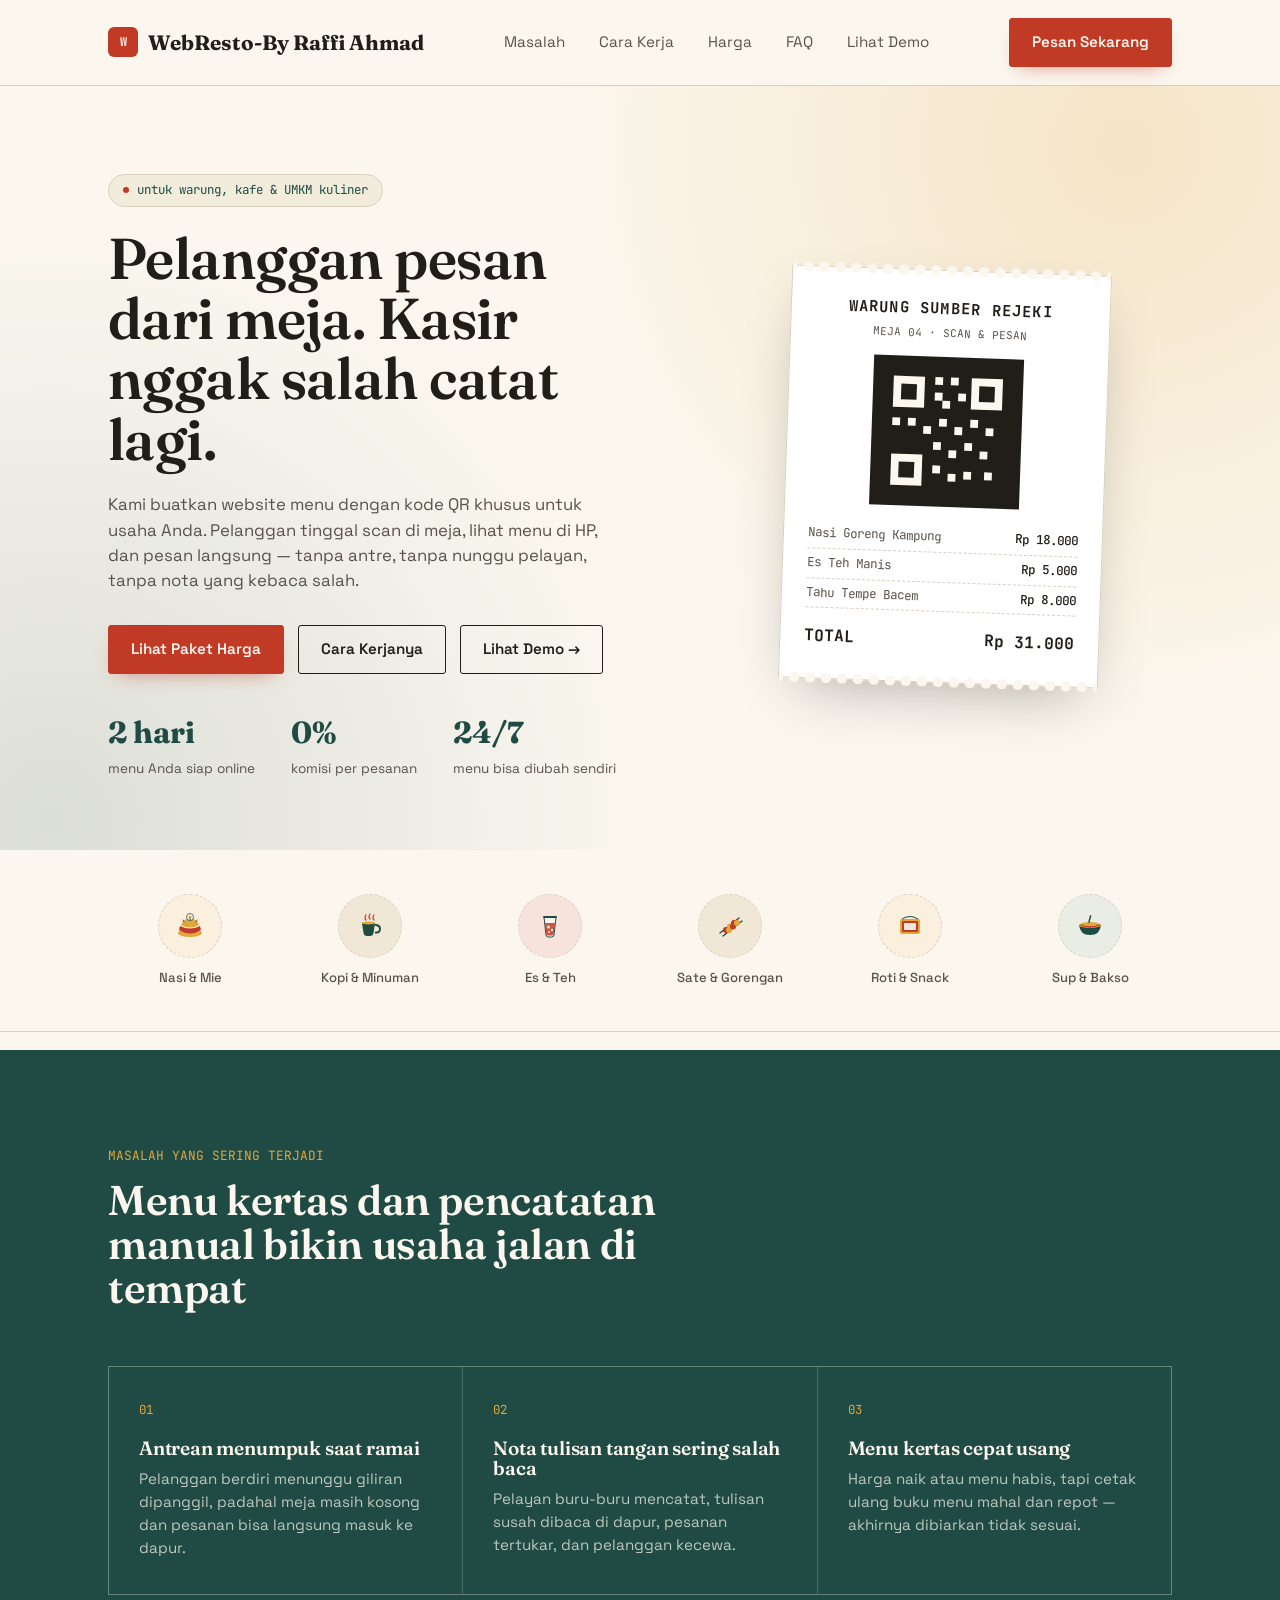
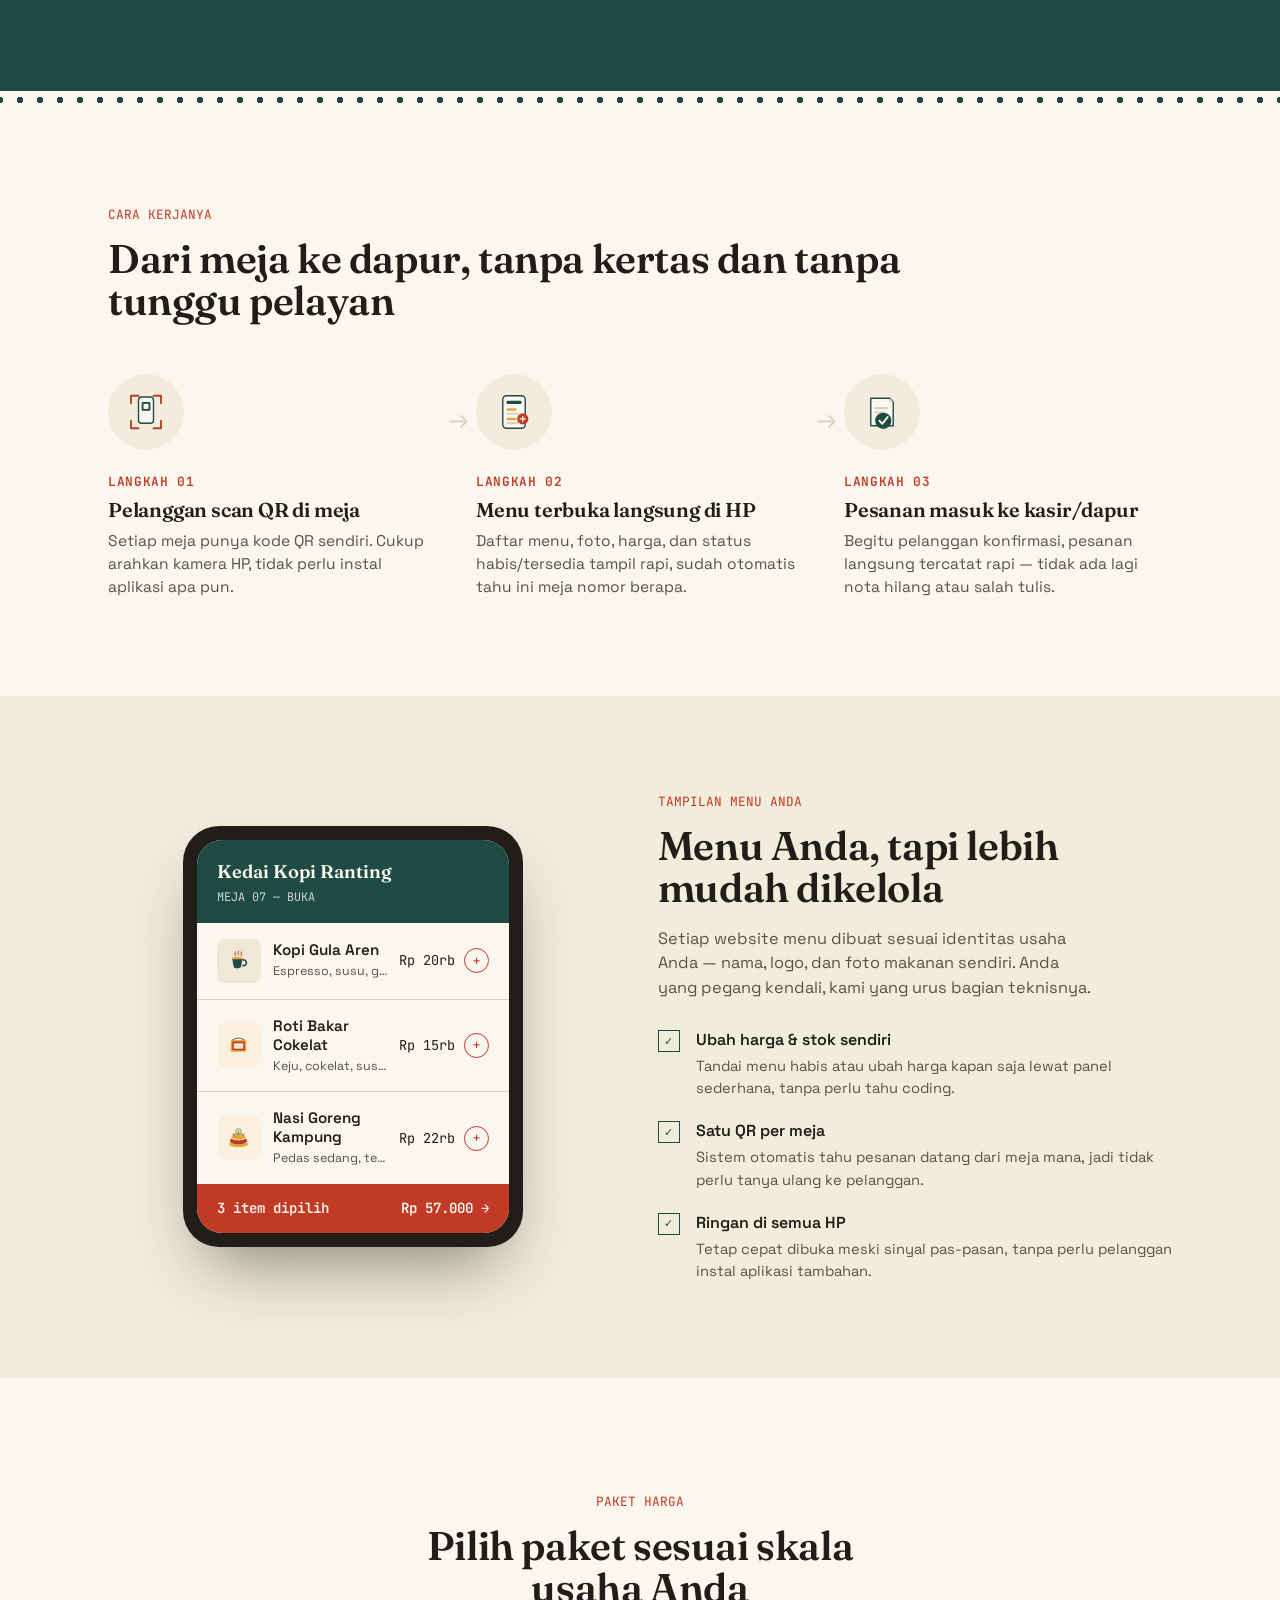
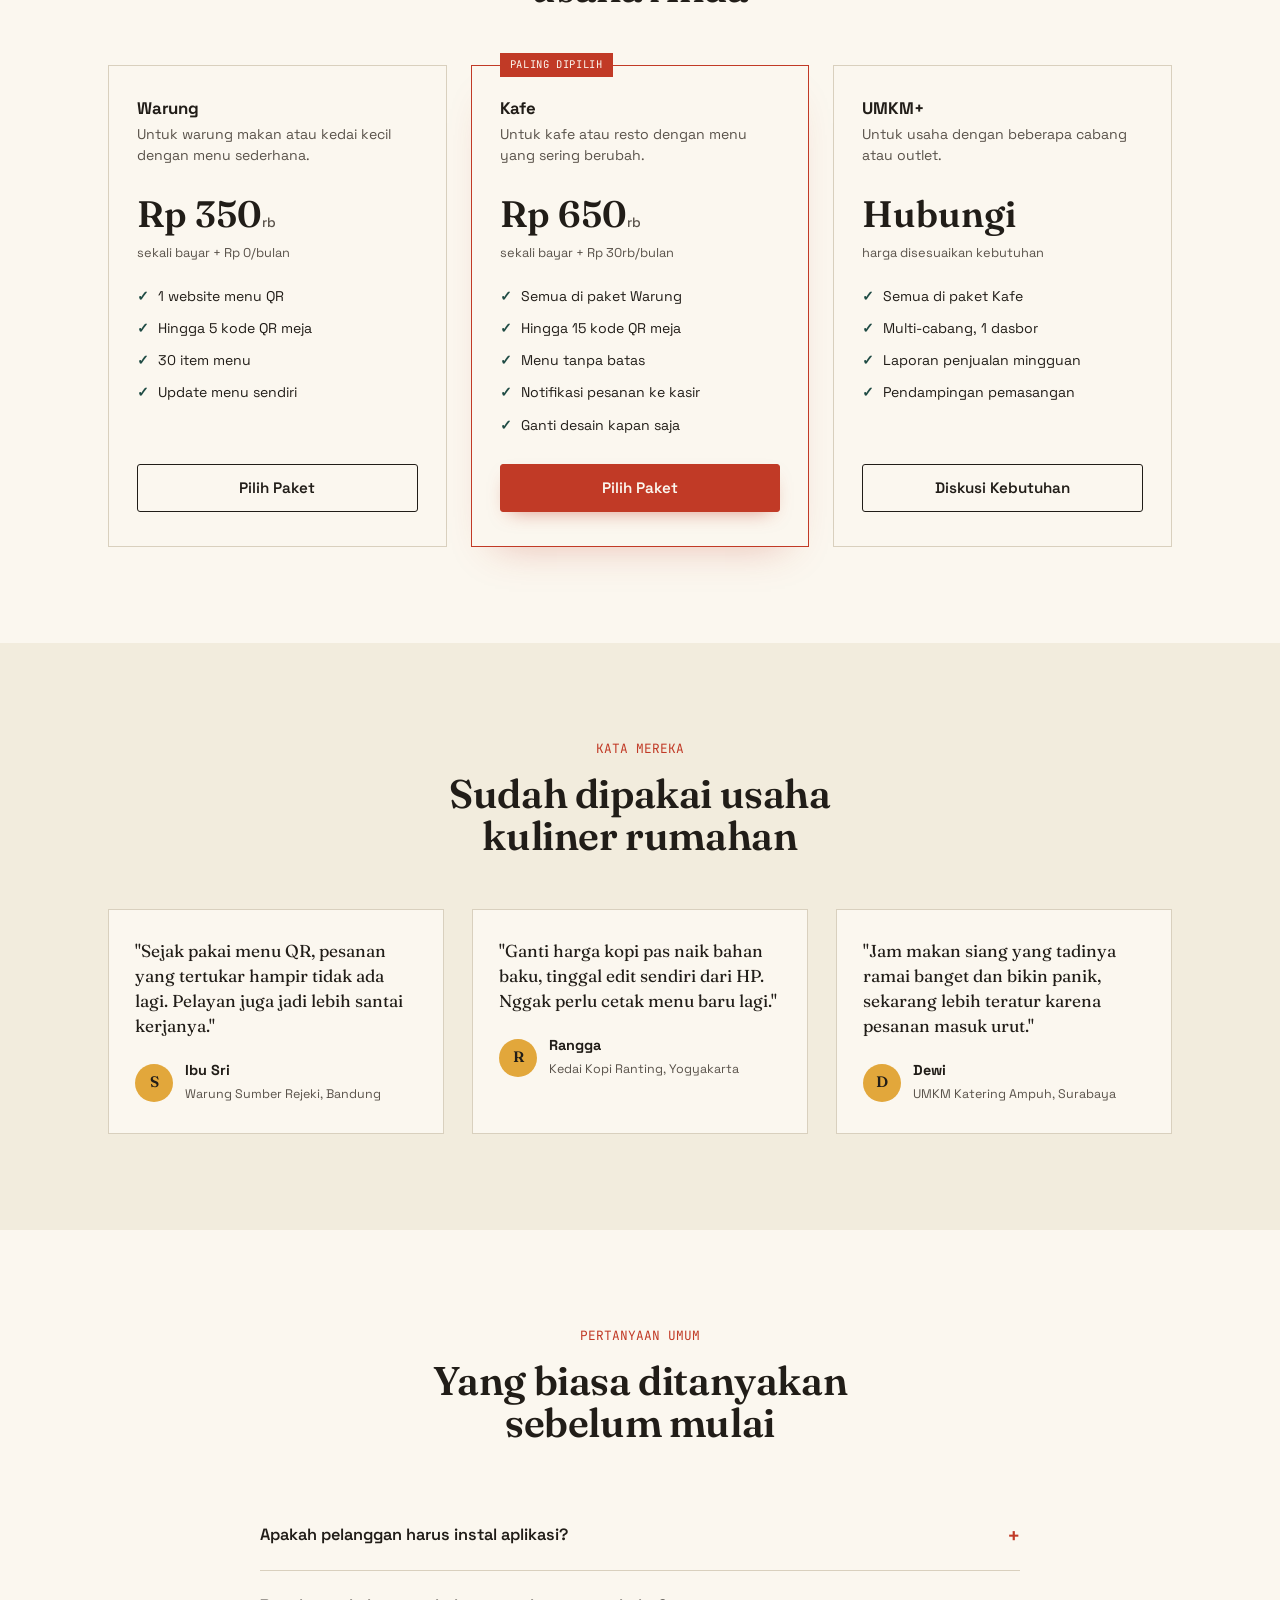
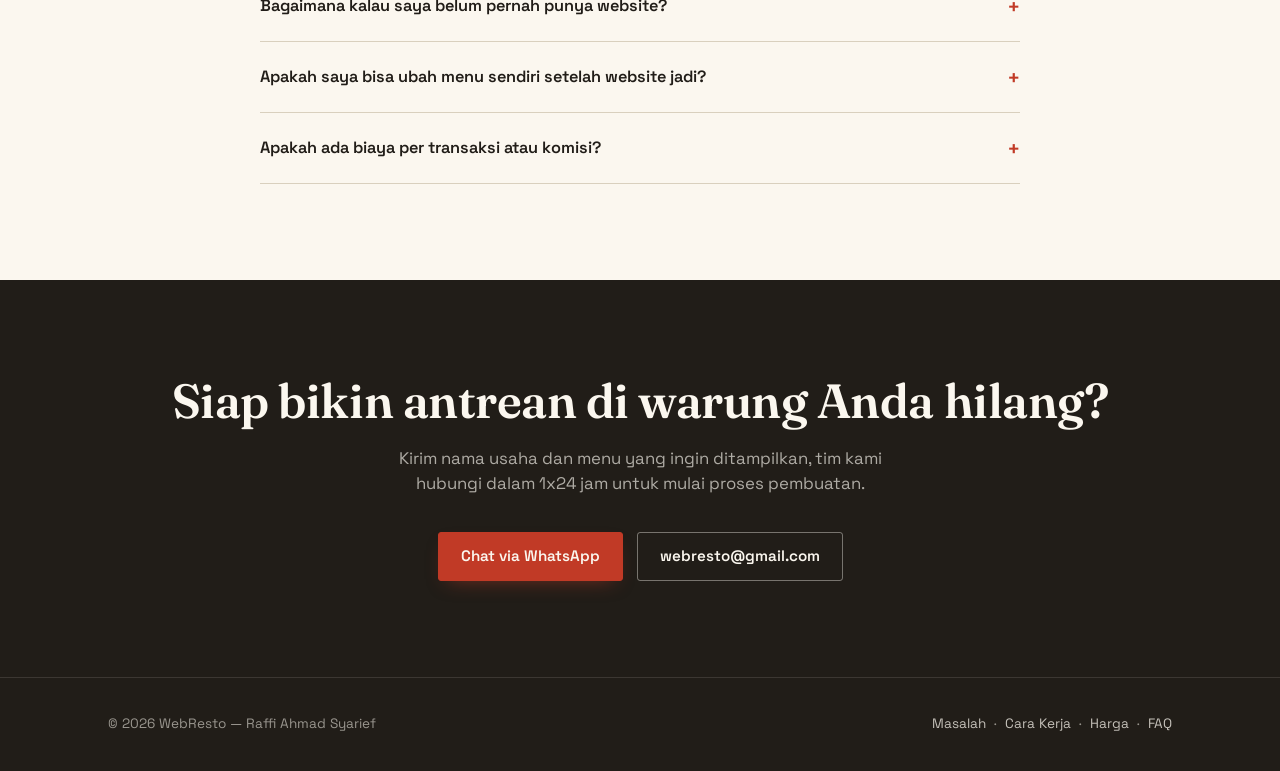
==== index.html @ cb4a5cef "Add files via upload" ====
<!DOCTYPE html>
<html lang="id">
<head>
<meta charset="UTF-8">
<meta name="viewport" content="width=device-width, initial-scale=1.0">
<title>WebResto — Raffi Ahmad Syarief</title>
<link rel="preconnect" href="https://fonts.googleapis.com">
<link rel="preconnect" href="https://fonts.gstatic.com" crossorigin>
<link href="https://fonts.googleapis.com/css2?family=Fraunces:opsz,wght@9..144,300;9..144,500;9..144,600;9..144,700&family=Space+Grotesk:wght@400;500;600;700&family=JetBrains+Mono:wght@400;500&display=swap" rel="stylesheet">
<style>
  :root{
    --paper:#FBF7EF;
    --paper-dim:#F2ECDD;
    --ink:#211D18;
    --ink-soft:#59524A;
    --chili:#C13A26;
    --chili-dark:#9C2E1D;
    --turmeric:#E2A73B;
    --teal:#1F4B44;
    --teal-light:#2E655C;
    --line:#D9D0BE;
    --radius-tag: 3px;
  }
  *{box-sizing:border-box; margin:0; padding:0;}
  html{scroll-behavior:smooth;}
  html,body{ overflow-x:hidden; width:100%; }
  body{
    background:var(--paper);
    color:var(--ink);
    font-family:'Space Grotesk', sans-serif;
    -webkit-font-smoothing:antialiased;
    line-height:1.5;
  }
  h1,h2,h3,.display{
    font-family:'Fraunces', serif;
    font-weight:600;
    letter-spacing:-0.01em;
    line-height:1.05;
  }
  .mono{ font-family:'JetBrains Mono', monospace; }
  a{color:inherit; text-decoration:none;}
  img,svg{display:block; max-width:100%;}
  .wrap{ max-width:1120px; margin:0 auto; padding:0 28px; }
  .section{ padding:96px 0; }
  @media(max-width:720px){ .section{ padding:64px 0; } .wrap{padding:0 20px;} }
  @media(max-width:420px){ .section{ padding:48px 0; } .wrap{padding:0 16px;} }

  /* ===== dotted perforation divider (receipt aesthetic) ===== */
  .perf{
    height:18px;
    background-image: radial-gradient(circle, var(--paper) 3px, transparent 3.5px);
    background-size: 20px 20px;
    background-position: center;
  }
  .perf.on-teal{ background-image: radial-gradient(circle, var(--teal) 3px, transparent 3.5px); }
  .perf.on-ink{ background-image: radial-gradient(circle, var(--ink) 3px, transparent 3.5px); }

  /* ===== header ===== */
  header{
    position:sticky; top:0; z-index:50;
    background:rgba(251,247,239,0.92);
    backdrop-filter: blur(6px);
    border-bottom:1px solid var(--line);
  }
  .nav{ display:flex; align-items:center; justify-content:space-between; padding:18px 0; }
  .logo{ display:flex; align-items:center; gap:10px; font-family:'Fraunces',serif; font-weight:700; font-size:1.3rem; }
  .logo .mark{
    width:30px; height:30px; background:var(--chili); border-radius:6px;
    display:flex; align-items:center; justify-content:center;
    color:var(--paper); font-family:'JetBrains Mono',monospace; font-size:0.75rem; font-weight:700;
  }
  .nav-links{ display:flex; gap:34px; font-size:0.95rem; color:var(--ink-soft); }
  .nav-links a:hover{ color:var(--chili); }
  .btn{
    display:inline-flex; align-items:center; gap:8px;
    padding:12px 22px; border-radius:3px; font-weight:600; font-size:0.95rem;
    border:1.5px solid var(--ink); cursor:pointer; transition:transform .18s ease, background .2s ease, box-shadow .2s ease;
  }
  .btn-primary{ background:var(--chili); border-color:var(--chili); color:var(--paper); box-shadow:0 8px 20px -10px rgba(193,58,38,0.6); }
  .btn-primary:hover{ background:var(--chili-dark); border-color:var(--chili-dark); transform:translateY(-2px); box-shadow:0 12px 24px -10px rgba(193,58,38,0.55); }
  .btn-ghost{ background:transparent; color:var(--ink); }
  .btn-ghost:hover{ background:var(--ink); color:var(--paper); transform:translateY(-2px); }
  .menu-toggle{
    display:none; width:38px; height:38px; border:1.5px solid var(--ink); border-radius:3px;
    background:none; align-items:center; justify-content:center; flex-direction:column; gap:4px; cursor:pointer; flex-shrink:0;
  }
  .menu-toggle span{ display:block; width:16px; height:1.5px; background:var(--ink); transition:transform .2s ease, opacity .2s ease; }
  .menu-toggle.open span:nth-child(1){ transform:translateY(5.5px) rotate(45deg); }
  .menu-toggle.open span:nth-child(2){ opacity:0; }
  .menu-toggle.open span:nth-child(3){ transform:translateY(-5.5px) rotate(-45deg); }
  .mobile-panel{
    display:none; flex-direction:column; gap:2px; padding:6px 0 16px;
    border-top:1px solid var(--line);
  }
  .mobile-panel a{
    padding:13px 4px; font-size:0.98rem; color:var(--ink); border-bottom:1px solid var(--line);
  }
  .mobile-panel.open{ display:flex; }
  @media(max-width:800px){
    .nav .btn-primary{ display:none; }
    .nav-links{ display:none; }
    .menu-toggle{ display:flex; }
  }
  @media(min-width:801px){
    .mobile-panel{ display:none !important; }
  }

  /* ===== hero ===== */
  .hero{
    padding:88px 0 70px; position:relative; overflow:hidden;
    background:
      radial-gradient(circle at 88% 8%, rgba(226,167,59,0.22) 0%, transparent 45%),
      radial-gradient(circle at 4% 96%, rgba(31,75,68,0.14) 0%, transparent 42%);
  }
  .hero-grid{ display:grid; grid-template-columns:1.1fr 0.9fr; gap:56px; align-items:center; position:relative; z-index:1; }
  @media(max-width:900px){ .hero-grid{ grid-template-columns:1fr; gap:48px; } }
  @media(max-width:600px){ .hero{ padding:44px 0 52px; } }
  .eyebrow-tag{
    display:inline-flex; align-items:center; gap:8px;
    font-family:'JetBrains Mono',monospace; font-size:0.78rem; color:var(--teal);
    background:var(--paper-dim); border:1px solid var(--line); border-radius:20px;
    padding:6px 14px; margin-bottom:22px;
  }
  .eyebrow-tag .dot{ width:6px; height:6px; border-radius:50%; background:var(--chili); }
  .hero h1{ font-size:clamp(2rem, 4.6vw, 3.6rem); margin-bottom:22px; }
  .hero p.lead{ font-size:1.05rem; color:var(--ink-soft); max-width:46ch; margin-bottom:32px; }
  .hero-cta{ display:flex; gap:14px; flex-wrap:wrap; margin-bottom:36px; }
  .hero-stats{ display:flex; gap:36px; flex-wrap:wrap; }
  .hero-stats .stat b{ display:block; font-family:'Fraunces',serif; font-size:1.9rem; color:var(--teal); }
  .hero-stats .stat span{ font-size:0.85rem; color:var(--ink-soft); }
  @media(max-width:600px){
    .hero-cta{ flex-direction:column; }
    .hero-cta .btn{ width:100%; justify-content:center; }
    .hero-stats{ gap:22px 28px; }
    .hero-stats .stat b{ font-size:1.5rem; }
  }

  /* receipt mock in hero */
  .receipt{
    background:#fff; border:1px solid var(--line);
    box-shadow: 0 24px 60px -20px rgba(33,29,24,0.35);
    padding:26px 24px 30px; position:relative; max-width:320px; width:100%; margin:0 auto;
    transform: rotate(2deg);
  }
  @media(max-width:600px){
    .receipt{ max-width:270px; padding:22px 20px 26px; transform:rotate(1deg); }
    .qr-block{ width:120px; height:120px; }
  }
  .receipt::before, .receipt::after{
    content:""; position:absolute; left:0; right:0; height:12px;
    background-image: radial-gradient(circle, var(--paper) 5px, transparent 5.5px);
    background-size: 16px 16px; background-position: center;
  }
  .receipt::before{ top:-6px; }
  .receipt::after{ bottom:-6px; }
  .receipt .r-head{ text-align:center; margin-bottom:16px; }
  .receipt .r-head b{ font-family:'JetBrains Mono',monospace; letter-spacing:0.08em; font-size:0.95rem; }
  .receipt .r-head span{ display:block; font-family:'JetBrains Mono',monospace; font-size:0.68rem; color:var(--ink-soft); margin-top:4px; }
  .qr-block{
    width:150px; height:150px; margin:0 auto 16px; background:var(--ink);
    display:flex; align-items:center; justify-content:center; padding:10px;
  }
  .qr-block svg{ width:100%; height:100%; }
  .r-line{ display:flex; justify-content:space-between; font-family:'JetBrains Mono',monospace; font-size:0.78rem; padding:5px 0; border-bottom:1px dashed var(--line); color:var(--ink-soft); }
  .r-line b{ color:var(--ink); font-weight:500; }
  .r-total{ display:flex; justify-content:space-between; font-family:'JetBrains Mono',monospace; font-weight:700; padding-top:10px; margin-top:6px; }

  /* ===== problem section ===== */
  .section-teal{ background:var(--teal); color:var(--paper); }
  .problem-head{ max-width:56ch; margin-bottom:56px; }
  .problem-head .kicker{ font-family:'JetBrains Mono',monospace; font-size:0.8rem; color:var(--turmeric); margin-bottom:14px; display:block; }
  .problem-head h2{ font-size:clamp(1.9rem,3.4vw,2.6rem); color:var(--paper); }
  .problem-grid{ display:grid; grid-template-columns:repeat(3,1fr); gap:1px; background:rgba(251,247,239,0.18); border:1px solid rgba(251,247,239,0.18); }
  @media(max-width:820px){ .problem-grid{ grid-template-columns:1fr; } }
  .problem-card{ background:var(--teal); padding:34px 30px; transition:background .25s ease; }
  .problem-card:hover{ background:var(--teal-light); }
  @media(max-width:600px){ .problem-card{ padding:26px 22px; } }
  .problem-card .pnum{ font-family:'JetBrains Mono',monospace; font-size:0.78rem; color:var(--turmeric); display:block; margin-bottom:18px; }
  .problem-card h3{ font-size:1.2rem; color:var(--paper); margin-bottom:10px; font-weight:600; }
  .problem-card p{ color:rgba(251,247,239,0.72); font-size:0.95rem; }

  /* ===== food category strip ===== */
  .food-strip{ background:var(--paper); padding:44px 0; border-bottom:1px solid var(--line); }
  .food-strip-row{ display:flex; justify-content:space-between; gap:16px; flex-wrap:wrap; }
  .food-chip{ display:flex; flex-direction:column; align-items:center; gap:10px; flex:1; min-width:110px; text-align:center; }
  .food-chip .fc-icon{
    width:64px; height:64px; border-radius:50%; display:flex; align-items:center; justify-content:center;
    border:1.5px dashed var(--line); transition:transform .2s ease, border-color .2s ease;
  }
  .food-chip:hover .fc-icon{ transform:translateY(-4px) scale(1.05); border-color:var(--chili); }
  .food-chip .fc-icon svg{ width:32px; height:32px; }
  .food-chip span{ font-size:0.82rem; color:var(--ink-soft); font-weight:500; }
  @media(max-width:640px){
    .food-strip{ padding:32px 0; }
    .food-strip-row{ gap:20px 14px; }
    .food-chip{ min-width:70px; flex:0 0 calc(33.333% - 14px); }
    .food-chip .fc-icon{ width:52px; height:52px; }
    .food-chip .fc-icon svg{ width:26px; height:26px; }
    .food-chip span{ font-size:0.74rem; }
  }
  .how-grid{ display:grid; grid-template-columns:repeat(3,1fr); gap:40px; margin-top:52px; }
  @media(max-width:820px){ .how-grid{ grid-template-columns:1fr; gap:44px; } }
  .how-step{ position:relative; padding-left:0; }
  .how-step .step-illus{
    width:76px; height:76px; border-radius:50%; background:var(--paper-dim);
    display:flex; align-items:center; justify-content:center; margin-bottom:22px;
  }
  .how-step .step-illus svg{ width:40px; height:40px; }
  .how-step .step-num{ font-family:'JetBrains Mono',monospace; font-size:0.8rem; color:var(--chili); font-weight:600; letter-spacing:0.05em; display:block; margin-bottom:8px; }
  @media(max-width:600px){
    .how-step .step-illus{ width:64px; height:64px; margin-bottom:16px; }
    .how-step .step-illus svg{ width:34px; height:34px; }
    .how-grid{ gap:32px !important; }
  }
  .how-step h3{ font-size:1.25rem; margin-bottom:10px; }
  .how-step p{ color:var(--ink-soft); font-size:0.97rem; max-width:34ch; }
  .how-step .arrow{ display:none; }
  @media(min-width:821px){
    .how-step:not(:last-child)::after{
      content:"→"; position:absolute; right:-32px; top:26px; color:var(--line); font-size:1.6rem;
    }
  }

  /* ===== phone showcase ===== */
  .showcase{ display:grid; grid-template-columns:1fr 1.05fr; gap:60px; align-items:center; }
  @media(max-width:900px){ .showcase{ grid-template-columns:1fr; } }
  .phone{
    width:340px; margin:0 auto; background:var(--ink); border-radius:36px; padding:14px;
    box-shadow:0 34px 70px -24px rgba(33,29,24,0.55);
  }
  @media(max-width:420px){ .phone{ width:94vw; max-width:340px; } }
  .phone-screen{ background:var(--paper); border-radius:25px; overflow:hidden; }
  .phone-topbar{ background:var(--teal); color:var(--paper); padding:18px 20px 16px; }
  .phone-topbar .shop{ font-family:'Fraunces',serif; font-weight:600; font-size:1.15rem; }
  .phone-topbar .meja{ font-family:'JetBrains Mono',monospace; font-size:0.74rem; opacity:0.8; margin-top:3px; }
  .menu-item{ display:flex; align-items:center; gap:12px; padding:16px 20px; border-bottom:1px solid var(--line); }
  .mi-thumb{ width:44px; height:44px; border-radius:8px; flex-shrink:0; display:flex; align-items:center; justify-content:center; }
  .mi-thumb svg{ width:25px; height:25px; }
  .mi-body{ flex:1 1 auto; min-width:0; }
  .menu-item .mi-name{ font-weight:600; font-size:0.95rem; line-height:1.25; overflow:hidden; display:-webkit-box; -webkit-line-clamp:2; -webkit-box-orient:vertical; }
  .menu-item .mi-desc{ font-size:0.78rem; color:var(--ink-soft); margin-top:3px; overflow:hidden; white-space:nowrap; text-overflow:ellipsis; }
  .mi-side{ display:flex; align-items:center; gap:9px; flex-shrink:0; margin-left:auto; }
  .menu-item .mi-price{ font-family:'JetBrains Mono',monospace; font-size:0.85rem; white-space:nowrap; }
  .mi-add{ width:25px; height:25px; border-radius:50%; border:1.5px solid var(--chili); color:var(--chili); display:flex; align-items:center; justify-content:center; font-size:0.92rem; flex-shrink:0; }
  .phone-cart{ background:var(--chili); color:var(--paper); padding:14px 20px; display:flex; justify-content:space-between; font-family:'JetBrains Mono',monospace; font-size:0.88rem; font-weight:600; }

  .showcase-copy .kicker{ font-family:'JetBrains Mono',monospace; font-size:0.8rem; color:var(--chili); display:block; margin-bottom:14px; }
  .showcase-copy h2{ font-size:clamp(1.9rem,3.4vw,2.5rem); margin-bottom:18px; }
  .feat-list{ margin-top:28px; display:flex; flex-direction:column; gap:20px; }
  .feat-item{ display:flex; gap:16px; }
  .feat-item .fi-mark{ width:22px; height:22px; flex-shrink:0; border:1.5px solid var(--teal); color:var(--teal); display:flex; align-items:center; justify-content:center; font-size:0.7rem; margin-top:2px; }
  .feat-item h4{ font-size:1rem; font-weight:600; margin-bottom:3px; }
  .feat-item p{ color:var(--ink-soft); font-size:0.92rem; }

  /* ===== pricing ===== */
  .section-dim{ background:var(--paper-dim); }
  .price-head{ text-align:center; max-width:52ch; margin:0 auto 56px; }
  .price-head .kicker{ font-family:'JetBrains Mono',monospace; font-size:0.8rem; color:var(--chili); display:block; margin-bottom:14px; }
  .price-head h2{ font-size:clamp(1.9rem,3.4vw,2.5rem); }
  .price-grid{ display:grid; grid-template-columns:repeat(3,1fr); gap:24px; }
  @media(max-width:900px){ .price-grid{ grid-template-columns:1fr; max-width:420px; margin:0 auto;} }
  .price-card{ background:var(--paper); border:1.5px solid var(--line); padding:34px 28px; display:flex; flex-direction:column; transition:transform .2s ease, box-shadow .2s ease; }
  .price-card:hover{ transform:translateY(-4px); box-shadow:0 24px 40px -28px rgba(33,29,24,0.35); }
  @media(max-width:480px){ .price-card{ padding:26px 22px; } }
  .price-card.featured{ border-color:var(--chili); position:relative; box-shadow:0 20px 40px -24px rgba(193,58,38,0.35); }
  .price-card.featured::before{
    content:"PALING DIPILIH"; position:absolute; top:-13px; left:28px;
    background:var(--chili); color:var(--paper); font-family:'JetBrains Mono',monospace;
    font-size:0.66rem; letter-spacing:0.06em; padding:4px 10px;
  }
  .price-card h3{ font-family:'Space Grotesk',sans-serif; font-weight:700; font-size:1.05rem; margin-bottom:6px; }
  .price-card .p-desc{ font-size:0.88rem; color:var(--ink-soft); margin-bottom:20px; min-height:36px; }
  .price-card .p-amount{ font-family:'Fraunces',serif; font-size:2.3rem; font-weight:600; margin-bottom:2px; }
  .price-card .p-amount span{ font-family:'Space Grotesk',sans-serif; font-size:0.85rem; font-weight:500; color:var(--ink-soft); }
  .price-card .p-period{ font-size:0.8rem; color:var(--ink-soft); margin-bottom:24px; }
  .price-card ul{ list-style:none; display:flex; flex-direction:column; gap:11px; margin-bottom:28px; flex:1; }
  .price-card li{ font-size:0.88rem; display:flex; gap:9px; color:var(--ink); }
  .price-card li::before{ content:"✓"; color:var(--teal); font-weight:700; flex-shrink:0; }
  .price-card .btn{ width:100%; justify-content:center; }

  /* ===== testimonials ===== */
  .testi-grid{ display:grid; grid-template-columns:repeat(3,1fr); gap:28px; margin-top:52px; }
  @media(max-width:900px){ .testi-grid{ grid-template-columns:1fr; max-width:480px; margin:52px auto 0; } }
  .testi-card{ background:var(--paper); border:1px solid var(--line); padding:28px 26px; transition:transform .2s ease, box-shadow .2s ease; }
  .testi-card:hover{ transform:translateY(-3px); box-shadow:0 20px 34px -26px rgba(33,29,24,0.3); }
  .testi-card p{ font-family:'Fraunces',serif; font-size:1.08rem; line-height:1.45; margin-bottom:22px; color:var(--ink); }
  .testi-who{ display:flex; align-items:center; gap:12px; }
  .testi-who .avatar{ width:38px; height:38px; border-radius:50%; background:var(--turmeric); display:flex; align-items:center; justify-content:center; font-family:'Fraunces',serif; font-weight:600; color:var(--ink); font-size:0.95rem; }
  .testi-who b{ font-size:0.9rem; display:block; }
  .testi-who span{ font-size:0.78rem; color:var(--ink-soft); }

  /* ===== faq ===== */
  .faq-list{ max-width:760px; margin:0 auto; }
  .faq-item{ border-bottom:1px solid var(--line); }
  .faq-q{ width:100%; text-align:left; background:none; border:none; padding:22px 0; display:flex; justify-content:space-between; align-items:center; cursor:pointer; font-family:'Space Grotesk',sans-serif; font-size:1.02rem; font-weight:600; color:var(--ink); }
  .faq-q .plus{ font-family:'JetBrains Mono',monospace; font-size:1.2rem; color:var(--chili); transition:transform .2s ease; flex-shrink:0; margin-left:16px; }
  .faq-item.open .plus{ transform:rotate(45deg); }
  .faq-a{ max-height:0; overflow:hidden; transition:max-height .25s ease; }
  .faq-item.open .faq-a{ max-height:200px; }
  .faq-a p{ padding-bottom:22px; color:var(--ink-soft); font-size:0.95rem; max-width:62ch; }

  /* ===== final cta ===== */
  .cta-final{ background:var(--ink); color:var(--paper); text-align:center; padding:96px 0; }
  .cta-final h2{ font-size:clamp(2rem,4vw,3rem); color:var(--paper); margin-bottom:20px; }
  .cta-final p{ color:rgba(251,247,239,0.65); max-width:48ch; margin:0 auto 36px; font-size:1.05rem; }
  .cta-final .hero-cta{ justify-content:center; margin-bottom:0; }
  .cta-final .btn-ghost{ border-color:rgba(251,247,239,0.4); color:var(--paper); }
  .cta-final .btn-ghost:hover{ background:var(--paper); color:var(--ink); }
  @media(max-width:600px){ .cta-final{ padding:64px 0; } .cta-final .hero-cta{ flex-direction:column; } .cta-final .btn{ width:100%; justify-content:center; } }

  /* ===== footer ===== */
  footer{ background:var(--ink); color:rgba(251,247,239,0.55); padding:36px 0; border-top:1px solid rgba(251,247,239,0.12); }
  .foot-row{ display:flex; justify-content:space-between; align-items:center; flex-wrap:wrap; gap:14px; font-size:0.85rem; }
  .foot-row a{ color:rgba(251,247,239,0.75); }
  @media(max-width:600px){ .foot-row{ flex-direction:column; text-align:center; gap:10px; } }

  /* ===== scroll reveal ===== */
  .reveal{ opacity:0; transform:translateY(18px); transition:opacity .6s ease, transform .6s ease; }
  .reveal.in{ opacity:1; transform:translateY(0); }
  @media(prefers-reduced-motion: reduce){
    .reveal{ opacity:1; transform:none; transition:none; }
  }
</style>
</head>
<body>

<svg style="display:none" aria-hidden="true">
  <defs>
    <symbol id="icon-rice" viewBox="0 0 64 64">
      <ellipse cx="32" cy="46" rx="24" ry="8" fill="#E2A73B"/>
      <path d="M10 40 Q32 54 54 40 L52 32 Q32 42 12 32 Z" fill="#C13A26"/>
      <path d="M14 30 Q32 40 50 30 Q46 18 32 16 Q18 18 14 30 Z" fill="#E2A73B"/>
      <circle cx="32" cy="14" r="7" fill="#FBF7EF" stroke="#1F4B44" stroke-width="1.5"/>
      <circle cx="32" cy="14" r="3" fill="#E2A73B"/>
      <path d="M20 24 L18 20 M32 21 L32 16 M44 24 L46 20" stroke="#1F4B44" stroke-width="1.6" stroke-linecap="round" fill="none"/>
    </symbol>
    <symbol id="icon-coffee" viewBox="0 0 64 64">
      <path d="M16 26 H42 L39 46 Q38 52 32 52 H26 Q20 52 19 46 Z" fill="#1F4B44"/>
      <path d="M42 30 Q52 30 52 38 Q52 46 42 45" fill="none" stroke="#1F4B44" stroke-width="4"/>
      <ellipse cx="29" cy="26" rx="13" ry="3" fill="#E2A73B"/>
      <path d="M24 10 Q20 16 24 20 M32 8 Q28 14 32 18 M40 10 Q36 16 40 20" stroke="#C13A26" stroke-width="2.4" fill="none" stroke-linecap="round"/>
    </symbol>
    <symbol id="icon-tea" viewBox="0 0 64 64">
      <path d="M20 14 H44 L40 50 Q39.5 54 35 54 H29 Q24.5 54 24 50 Z" fill="#FBF7EF" stroke="#1F4B44" stroke-width="2"/>
      <path d="M22 26 H42 L39.5 48 Q39 51 35 51 H29 Q25 51 24.5 48 Z" fill="#C13A26" opacity="0.85"/>
      <circle cx="29" cy="34" r="3" fill="#FBF7EF" opacity="0.9"/>
      <circle cx="36" cy="40" r="2.4" fill="#FBF7EF" opacity="0.9"/>
      <circle cx="30" cy="44" r="2" fill="#FBF7EF" opacity="0.9"/>
      <rect x="18" y="12" width="28" height="4" rx="2" fill="#1F4B44"/>
    </symbol>
    <symbol id="icon-satay" viewBox="0 0 64 64">
      <line x1="12" y1="46" x2="50" y2="16" stroke="#1F4B44" stroke-width="2.5" stroke-linecap="round"/>
      <line x1="18" y1="52" x2="56" y2="22" stroke="#1F4B44" stroke-width="2.5" stroke-linecap="round"/>
      <circle cx="24" cy="40" r="6" fill="#C13A26"/>
      <circle cx="32" cy="33" r="6" fill="#E2A73B"/>
      <circle cx="40" cy="26" r="6" fill="#C13A26"/>
      <circle cx="30" cy="40" r="6" fill="#E2A73B"/>
      <circle cx="38" cy="33" r="6" fill="#C13A26"/>
      <circle cx="46" cy="26" r="6" fill="#E2A73B"/>
    </symbol>
    <symbol id="icon-bread" viewBox="0 0 64 64">
      <rect x="12" y="18" width="40" height="30" rx="4" fill="#E2A73B"/>
      <rect x="16" y="22" width="32" height="22" rx="2" fill="#C13A26"/>
      <rect x="20" y="26" width="24" height="14" rx="1.5" fill="#FBF7EF" opacity="0.9"/>
      <path d="M16 18 Q32 8 48 18" fill="none" stroke="#1F4B44" stroke-width="2"/>
    </symbol>
    <symbol id="icon-bowl" viewBox="0 0 64 64">
      <path d="M10 30 H54 Q52 50 32 50 Q12 50 10 30 Z" fill="#1F4B44"/>
      <ellipse cx="32" cy="30" rx="22" ry="6" fill="#E2A73B"/>
      <path d="M14 30 Q32 38 50 30" fill="none" stroke="#C13A26" stroke-width="2.5" stroke-linecap="round"/>
      <rect x="30" y="10" width="3" height="16" rx="1.5" fill="#1F4B44" transform="rotate(15 31.5 18)"/>
    </symbol>
    <symbol id="icon-step-scan" viewBox="0 0 64 64">
      <rect x="20" y="8" width="24" height="42" rx="5" fill="#FBF7EF" stroke="#1F4B44" stroke-width="2.2"/>
      <rect x="25" y="16" width="14" height="14" rx="1.5" fill="#1F4B44"/>
      <rect x="28" y="19" width="8" height="8" fill="#FBF7EF"/>
      <path d="M8 6 V18 M8 6 H20 M56 6 V18 M56 6 H44 M8 58 V46 M8 58 H20 M56 58 V46 M56 58 H44" fill="none" stroke="#C13A26" stroke-width="3" stroke-linecap="round"/>
    </symbol>
    <symbol id="icon-step-menu" viewBox="0 0 64 64">
      <rect x="14" y="6" width="36" height="52" rx="6" fill="#FBF7EF" stroke="#1F4B44" stroke-width="2.2"/>
      <rect x="20" y="14" width="24" height="5" rx="2" fill="#1F4B44"/>
      <rect x="20" y="26" width="16" height="4" rx="2" fill="#E2A73B"/>
      <rect x="20" y="33" width="20" height="3.4" rx="1.7" fill="#D9D0BE"/>
      <rect x="20" y="41" width="16" height="4" rx="2" fill="#E2A73B"/>
      <rect x="20" y="48" width="20" height="3.4" rx="1.7" fill="#D9D0BE"/>
      <circle cx="46" cy="43" r="9" fill="#C13A26"/>
      <path d="M42 43 h8 M46 39 v8" stroke="#FBF7EF" stroke-width="2.2" stroke-linecap="round"/>
    </symbol>
    <symbol id="icon-step-order" viewBox="0 0 64 64">
      <path d="M14 10 H44 L50 16 V54 H14 Z" fill="#FBF7EF" stroke="#1F4B44" stroke-width="2.2"/>
      <path d="M44 10 V16 H50 Z" fill="#D9D0BE"/>
      <rect x="20" y="24" width="22" height="3.4" rx="1.7" fill="#D9D0BE"/>
      <rect x="20" y="31" width="16" height="3.4" rx="1.7" fill="#D9D0BE"/>
      <circle cx="34" cy="46" r="13" fill="#1F4B44"/>
      <path d="M28 46 L32.5 51 L41 40" fill="none" stroke="#FBF7EF" stroke-width="3" stroke-linecap="round" stroke-linejoin="round"/>
    </symbol>
  </defs>
</svg>

<header>
  <div class="wrap">
    <div class="nav">
      <div class="logo"><span class="mark">W</span>WebResto-By Raffi Ahmad</div>
      <nav class="nav-links">
        <a href="#masalah">Masalah</a>
        <a href="#cara-kerja">Cara Kerja</a>
        <a href="#harga">Harga</a>
        <a href="#faq">FAQ</a>
        <a href="demo/demo-menu-webresto.html">Lihat Demo</a>
      </nav>
      <a href="#harga" class="btn btn-primary">Pesan Sekarang</a>
      <button class="menu-toggle" id="menuToggle" aria-label="Buka menu"><span></span><span></span><span></span></button>
    </div>
    <nav class="mobile-panel" id="mobilePanel">
      <a href="#masalah">Masalah</a>
      <a href="#cara-kerja">Cara Kerja</a>
      <a href="#harga">Harga</a>
      <a href="#faq">FAQ</a>
      <a href="demo/demo-menu-webresto.html">Lihat Demo</a>
      <a href="#kontak" class="btn btn-primary" style="text-align:center; margin-top:10px;">Pesan Sekarang</a>
    </nav>
  </div>
</header>

<section class="hero">
  <div class="wrap hero-grid">
    <div>
      <span class="eyebrow-tag"><span class="dot"></span>untuk warung, kafe &amp; UMKM kuliner</span>
      <h1>Pelanggan pesan dari meja. Kasir nggak salah catat lagi.</h1>
      <p class="lead">Kami buatkan website menu dengan kode QR khusus untuk usaha Anda. Pelanggan tinggal scan di meja, lihat menu di HP, dan pesan langsung — tanpa antre, tanpa nunggu pelayan, tanpa nota yang kebaca salah.</p>
      <div class="hero-cta">
        <a href="#harga" class="btn btn-primary">Lihat Paket Harga</a>
        <a href="#cara-kerja" class="btn btn-ghost">Cara Kerjanya</a>
        <a href="demo/demo-menu-webresto.html" class="btn btn-ghost">Lihat Demo →</a>
      </div>
      <div class="hero-stats">
        <div class="stat"><b>2 hari</b><span>menu Anda siap online</span></div>
        <div class="stat"><b>0%</b><span>komisi per pesanan</span></div>
        <div class="stat"><b>24/7</b><span>menu bisa diubah sendiri</span></div>
      </div>
    </div>
    <div>
      <div class="receipt">
        <div class="r-head"><b>WARUNG SUMBER REJEKI</b><span>MEJA 04 · SCAN &amp; PESAN</span></div>
        <div class="qr-block">
          <svg viewBox="0 0 100 100" xmlns="http://www.w3.org/2000/svg">
            <rect width="100" height="100" fill="#211D18"/>
            <g fill="#FBF7EF">
              <rect x="8" y="8" width="24" height="24"/><rect x="14" y="14" width="12" height="12" fill="#211D18"/>
              <rect x="68" y="8" width="24" height="24"/><rect x="74" y="14" width="12" height="12" fill="#211D18"/>
              <rect x="8" y="68" width="24" height="24"/><rect x="14" y="74" width="12" height="12" fill="#211D18"/>
              <rect x="40" y="8" width="6" height="6"/><rect x="52" y="8" width="6" height="6"/>
              <rect x="40" y="20" width="6" height="6"/><rect x="46" y="26" width="6" height="6"/>
              <rect x="58" y="20" width="6" height="6"/><rect x="8" y="40" width="6" height="6"/>
              <rect x="20" y="40" width="6" height="6"/><rect x="32" y="46" width="6" height="6"/>
              <rect x="44" y="40" width="6" height="6"/><rect x="56" y="46" width="6" height="6"/>
              <rect x="68" y="40" width="6" height="6"/><rect x="80" y="46" width="6" height="6"/>
              <rect x="40" y="58" width="6" height="6"/><rect x="52" y="64" width="6" height="6"/>
              <rect x="64" y="58" width="6" height="6"/><rect x="76" y="64" width="6" height="6"/>
              <rect x="40" y="76" width="6" height="6"/><rect x="52" y="82" width="6" height="6"/>
              <rect x="64" y="80" width="6" height="6"/><rect x="80" y="80" width="6" height="6"/>
            </g>
          </svg>
        </div>
        <div class="r-line"><span>Nasi Goreng Kampung</span><b>Rp 18.000</b></div>
        <div class="r-line"><span>Es Teh Manis</span><b>Rp 5.000</b></div>
        <div class="r-line"><span>Tahu Tempe Bacem</span><b>Rp 8.000</b></div>
        <div class="r-total"><span>TOTAL</span><span>Rp 31.000</span></div>
      </div>
    </div>
  </div>
</section>

<div class="food-strip">
  <div class="wrap food-strip-row">
    <div class="food-chip"><div class="fc-icon" style="background:#FBF0DE;"><svg><use href="#icon-rice"/></svg></div><span>Nasi &amp; Mie</span></div>
    <div class="food-chip"><div class="fc-icon" style="background:#F1E7D6;"><svg><use href="#icon-coffee"/></svg></div><span>Kopi &amp; Minuman</span></div>
    <div class="food-chip"><div class="fc-icon" style="background:#F6E3DC;"><svg><use href="#icon-tea"/></svg></div><span>Es &amp; Teh</span></div>
    <div class="food-chip"><div class="fc-icon" style="background:#F1E7D6;"><svg><use href="#icon-satay"/></svg></div><span>Sate &amp; Gorengan</span></div>
    <div class="food-chip"><div class="fc-icon" style="background:#FBF0DE;"><svg><use href="#icon-bread"/></svg></div><span>Roti &amp; Snack</span></div>
    <div class="food-chip"><div class="fc-icon" style="background:#E9EDE4;"><svg><use href="#icon-bowl"/></svg></div><span>Sup &amp; Bakso</span></div>
  </div>
</div>

<div class="perf"></div>

<section class="section section-teal reveal" id="masalah">
  <div class="wrap">
    <div class="problem-head">
      <span class="kicker">MASALAH YANG SERING TERJADI</span>
      <h2>Menu kertas dan pencatatan manual bikin usaha jalan di tempat</h2>
    </div>
    <div class="problem-grid">
      <div class="problem-card">
        <span class="pnum">01</span>
        <h3>Antrean menumpuk saat ramai</h3>
        <p>Pelanggan berdiri menunggu giliran dipanggil, padahal meja masih kosong dan pesanan bisa langsung masuk ke dapur.</p>
      </div>
      <div class="problem-card">
        <span class="pnum">02</span>
        <h3>Nota tulisan tangan sering salah baca</h3>
        <p>Pelayan buru-buru mencatat, tulisan susah dibaca di dapur, pesanan tertukar, dan pelanggan kecewa.</p>
      </div>
      <div class="problem-card">
        <span class="pnum">03</span>
        <h3>Menu kertas cepat usang</h3>
        <p>Harga naik atau menu habis, tapi cetak ulang buku menu mahal dan repot — akhirnya dibiarkan tidak sesuai.</p>
      </div>
    </div>
  </div>
</section>

<div class="perf on-teal"></div>

<section class="section reveal" id="cara-kerja">
  <div class="wrap">
    <span class="kicker" style="font-family:'JetBrains Mono',monospace; font-size:0.8rem; color:var(--chili); display:block; margin-bottom:14px;">CARA KERJANYA</span>
    <h2 style="font-size:clamp(1.9rem,3.4vw,2.5rem); max-width:30ch;">Dari meja ke dapur, tanpa kertas dan tanpa tunggu pelayan</h2>
    <div class="how-grid">
      <div class="how-step">
        <div class="step-illus"><svg><use href="#icon-step-scan"/></svg></div>
        <span class="step-num">LANGKAH 01</span>
        <h3>Pelanggan scan QR di meja</h3>
        <p>Setiap meja punya kode QR sendiri. Cukup arahkan kamera HP, tidak perlu instal aplikasi apa pun.</p>
      </div>
      <div class="how-step">
        <div class="step-illus"><svg><use href="#icon-step-menu"/></svg></div>
        <span class="step-num">LANGKAH 02</span>
        <h3>Menu terbuka langsung di HP</h3>
        <p>Daftar menu, foto, harga, dan status habis/tersedia tampil rapi, sudah otomatis tahu ini meja nomor berapa.</p>
      </div>
      <div class="how-step">
        <div class="step-illus"><svg><use href="#icon-step-order"/></svg></div>
        <span class="step-num">LANGKAH 03</span>
        <h3>Pesanan masuk ke kasir/dapur</h3>
        <p>Begitu pelanggan konfirmasi, pesanan langsung tercatat rapi — tidak ada lagi nota hilang atau salah tulis.</p>
      </div>
    </div>
  </div>
</section>

<section class="section section-dim reveal">
  <div class="wrap showcase">
    <div class="phone">
      <div class="phone-screen">
        <div class="phone-topbar">
          <div class="shop">Kedai Kopi Ranting</div>
          <div class="meja">MEJA 07 — BUKA</div>
        </div>
        <div class="menu-item">
          <div class="mi-thumb" style="background:#F1E7D6;"><svg><use href="#icon-coffee"/></svg></div>
          <div class="mi-body"><div class="mi-name">Kopi Gula Aren</div><div class="mi-desc">Espresso, susu, gula aren</div></div>
          <div class="mi-side"><span class="mi-price">Rp 20rb</span><div class="mi-add">+</div></div>
        </div>
        <div class="menu-item">
          <div class="mi-thumb" style="background:#FBF0DE;"><svg><use href="#icon-bread"/></svg></div>
          <div class="mi-body"><div class="mi-name">Roti Bakar Cokelat</div><div class="mi-desc">Keju, cokelat, susu kental</div></div>
          <div class="mi-side"><span class="mi-price">Rp 15rb</span><div class="mi-add">+</div></div>
        </div>
        <div class="menu-item" style="border-bottom:none;">
          <div class="mi-thumb" style="background:#FBF0DE;"><svg><use href="#icon-rice"/></svg></div>
          <div class="mi-body"><div class="mi-name">Nasi Goreng Kampung</div><div class="mi-desc">Pedas sedang, telur mata sapi</div></div>
          <div class="mi-side"><span class="mi-price">Rp 22rb</span><div class="mi-add">+</div></div>
        </div>
        <div class="phone-cart"><span>3 item dipilih</span><span>Rp 57.000 →</span></div>
      </div>
    </div>
    <div class="showcase-copy">
      <span class="kicker">TAMPILAN MENU ANDA</span>
      <h2>Menu Anda, tapi lebih mudah dikelola</h2>
      <p style="color:var(--ink-soft); font-size:1.02rem; max-width:44ch;">Setiap website menu dibuat sesuai identitas usaha Anda — nama, logo, dan foto makanan sendiri. Anda yang pegang kendali, kami yang urus bagian teknisnya.</p>
      <div class="feat-list">
        <div class="feat-item"><div class="fi-mark">✓</div><div><h4>Ubah harga &amp; stok sendiri</h4><p>Tandai menu habis atau ubah harga kapan saja lewat panel sederhana, tanpa perlu tahu coding.</p></div></div>
        <div class="feat-item"><div class="fi-mark">✓</div><div><h4>Satu QR per meja</h4><p>Sistem otomatis tahu pesanan datang dari meja mana, jadi tidak perlu tanya ulang ke pelanggan.</p></div></div>
        <div class="feat-item"><div class="fi-mark">✓</div><div><h4>Ringan di semua HP</h4><p>Tetap cepat dibuka meski sinyal pas-pasan, tanpa perlu pelanggan instal aplikasi tambahan.</p></div></div>
      </div>
    </div>
  </div>
</section>

<div class="perf"></div>

<section class="section reveal" id="harga">
  <div class="wrap">
    <div class="price-head">
      <span class="kicker">PAKET HARGA</span>
      <h2>Pilih paket sesuai skala usaha Anda</h2>
    </div>
    <div class="price-grid">
      <div class="price-card">
        <h3>Warung</h3>
        <p class="p-desc">Untuk warung makan atau kedai kecil dengan menu sederhana.</p>
        <div class="p-amount">Rp 350<span>rb</span></div>
        <div class="p-period">sekali bayar + Rp 0/bulan</div>
        <ul>
          <li>1 website menu QR</li>
          <li>Hingga 5 kode QR meja</li>
          <li>30 item menu</li>
          <li>Update menu sendiri</li>
        </ul>
        <a href="#kontak" class="btn btn-ghost">Pilih Paket</a>
      </div>
      <div class="price-card featured">
        <h3>Kafe</h3>
        <p class="p-desc">Untuk kafe atau resto dengan menu yang sering berubah.</p>
        <div class="p-amount">Rp 650<span>rb</span></div>
        <div class="p-period">sekali bayar + Rp 30rb/bulan</div>
        <ul>
          <li>Semua di paket Warung</li>
          <li>Hingga 15 kode QR meja</li>
          <li>Menu tanpa batas</li>
          <li>Notifikasi pesanan ke kasir</li>
          <li>Ganti desain kapan saja</li>
        </ul>
        <a href="#kontak" class="btn btn-primary">Pilih Paket</a>
      </div>
      <div class="price-card">
        <h3>UMKM+</h3>
        <p class="p-desc">Untuk usaha dengan beberapa cabang atau outlet.</p>
        <div class="p-amount">Hubungi</div>
        <div class="p-period">harga disesuaikan kebutuhan</div>
        <ul>
          <li>Semua di paket Kafe</li>
          <li>Multi-cabang, 1 dasbor</li>
          <li>Laporan penjualan mingguan</li>
          <li>Pendampingan pemasangan</li>
        </ul>
        <a href="#kontak" class="btn btn-ghost">Diskusi Kebutuhan</a>
      </div>
    </div>
  </div>
</section>

<section class="section section-dim reveal">
  <div class="wrap">
    <div class="price-head" style="margin-bottom:0;">
      <span class="kicker">KATA MEREKA</span>
      <h2>Sudah dipakai usaha kuliner rumahan</h2>
    </div>
    <div class="testi-grid">
      <div class="testi-card">
        <p>"Sejak pakai menu QR, pesanan yang tertukar hampir tidak ada lagi. Pelayan juga jadi lebih santai kerjanya."</p>
        <div class="testi-who"><div class="avatar">S</div><div><b>Ibu Sri</b><span>Warung Sumber Rejeki, Bandung</span></div></div>
      </div>
      <div class="testi-card">
        <p>"Ganti harga kopi pas naik bahan baku, tinggal edit sendiri dari HP. Nggak perlu cetak menu baru lagi."</p>
        <div class="testi-who"><div class="avatar">R</div><div><b>Rangga</b><span>Kedai Kopi Ranting, Yogyakarta</span></div></div>
      </div>
      <div class="testi-card">
        <p>"Jam makan siang yang tadinya ramai banget dan bikin panik, sekarang lebih teratur karena pesanan masuk urut."</p>
        <div class="testi-who"><div class="avatar">D</div><div><b>Dewi</b><span>UMKM Katering Ampuh, Surabaya</span></div></div>
      </div>
    </div>
  </div>
</section>

<section class="section reveal" id="faq">
  <div class="wrap">
    <div class="price-head">
      <span class="kicker">PERTANYAAN UMUM</span>
      <h2>Yang biasa ditanyakan sebelum mulai</h2>
    </div>
    <div class="faq-list">
      <div class="faq-item">
        <button class="faq-q">Apakah pelanggan harus instal aplikasi?<span class="plus">+</span></button>
        <div class="faq-a"><p>Tidak. Pelanggan cukup buka kamera HP, arahkan ke kode QR di meja, lalu menu terbuka langsung di browser tanpa perlu instal apa pun.</p></div>
      </div>
      <div class="faq-item">
        <button class="faq-q">Bagaimana kalau saya belum pernah punya website?<span class="plus">+</span></button>
        <div class="faq-a"><p>Tidak masalah. Tim kami yang mengurus pembuatan dan pemasangannya dari awal sampai kode QR siap dicetak dan ditempel di meja.</p></div>
      </div>
      <div class="faq-item">
        <button class="faq-q">Apakah saya bisa ubah menu sendiri setelah website jadi?<span class="plus">+</span></button>
        <div class="faq-a"><p>Bisa. Anda mendapat panel sederhana untuk mengubah harga, foto, dan status stok menu kapan saja tanpa perlu menghubungi kami.</p></div>
      </div>
      <div class="faq-item">
        <button class="faq-q">Apakah ada biaya per transaksi atau komisi?<span class="plus">+</span></button>
        <div class="faq-a"><p>Tidak ada. Anda hanya membayar biaya paket yang dipilih — tidak ada potongan dari setiap pesanan yang masuk.</p></div>
      </div>
    </div>
  </div>
</section>

<section class="cta-final" id="kontak">
  <div class="wrap">
    <h2>Siap bikin antrean di warung Anda hilang?</h2>
    <p>Kirim nama usaha dan menu yang ingin ditampilkan, tim kami hubungi dalam 1x24 jam untuk mulai proses pembuatan.</p>
    <div class="hero-cta">
      <a href="https://wa.me/6285183053309" class="btn btn-primary">Chat via WhatsApp</a>
      <a href="mailto:webresto@gmail.com" class="btn btn-ghost">webresto@gmail.com</a>
    </div>
  </div>
</section>

<footer>
  <div class="wrap foot-row">
    <span>© 2026 WebResto — Raffi Ahmad Syarief</span>
    <span><a href="#masalah">Masalah</a> &nbsp;·&nbsp; <a href="#cara-kerja">Cara Kerja</a> &nbsp;·&nbsp; <a href="#harga">Harga</a> &nbsp;·&nbsp; <a href="#faq">FAQ</a></span>
  </div>
</footer>

<script>
  if('IntersectionObserver' in window){
    var revealObserver = new IntersectionObserver(function(entries){
      entries.forEach(function(entry){
        if(entry.isIntersecting){
          entry.target.classList.add('in');
          revealObserver.unobserve(entry.target);
        }
      });
    }, { threshold:0.12 });
    document.querySelectorAll('.reveal').forEach(function(el){ revealObserver.observe(el); });
  } else {
    document.querySelectorAll('.reveal').forEach(function(el){ el.classList.add('in'); });
  }

  var menuToggle = document.getElementById('menuToggle');
  var mobilePanel = document.getElementById('mobilePanel');
  menuToggle.addEventListener('click', function(){
    menuToggle.classList.toggle('open');
    mobilePanel.classList.toggle('open');
  });
  mobilePanel.querySelectorAll('a').forEach(function(a){
    a.addEventListener('click', function(){
      menuToggle.classList.remove('open');
      mobilePanel.classList.remove('open');
    });
  });

  document.querySelectorAll('.faq-item').forEach(function(item){
    var q = item.querySelector('.faq-q');
    q.addEventListener('click', function(){
      var wasOpen = item.classList.contains('open');
      document.querySelectorAll('.faq-item.open').forEach(function(i){ i.classList.remove('open'); });
      if(!wasOpen) item.classList.add('open');
    });
  });
</script>

</body>
</html>
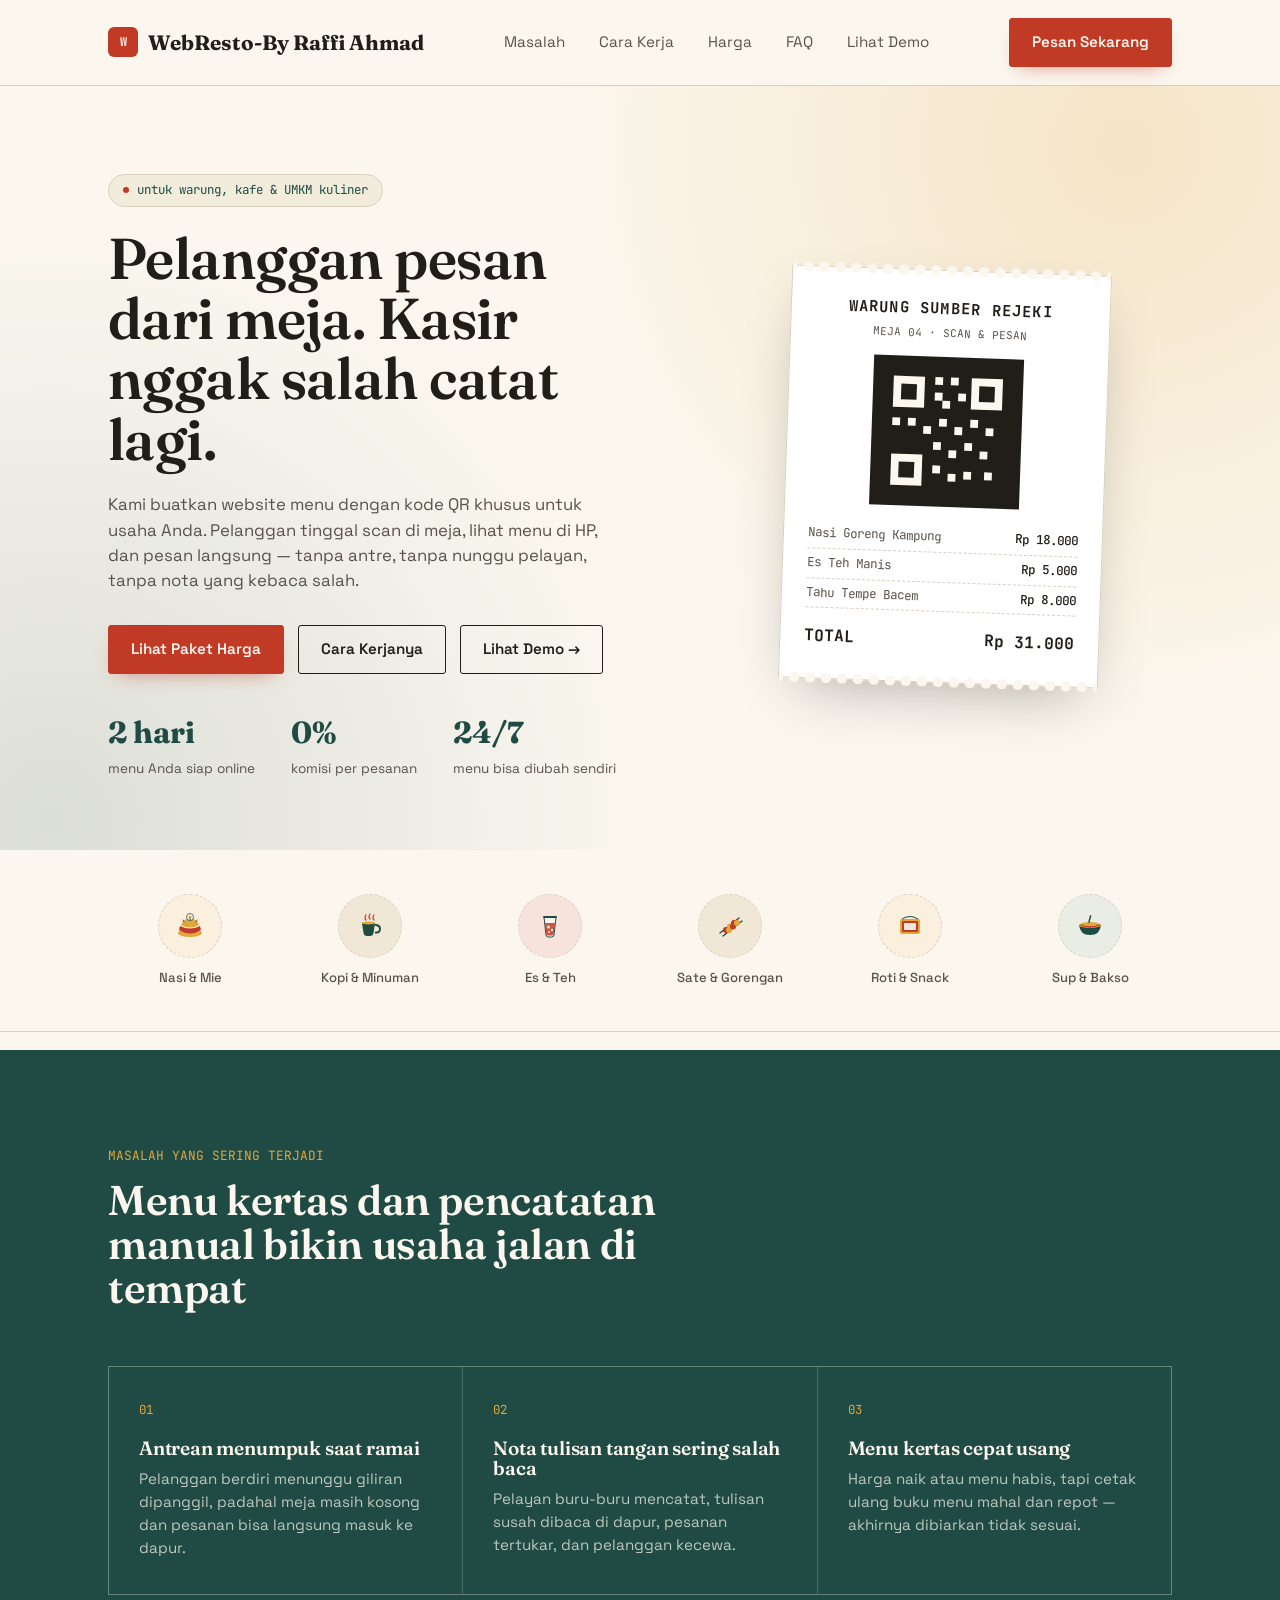
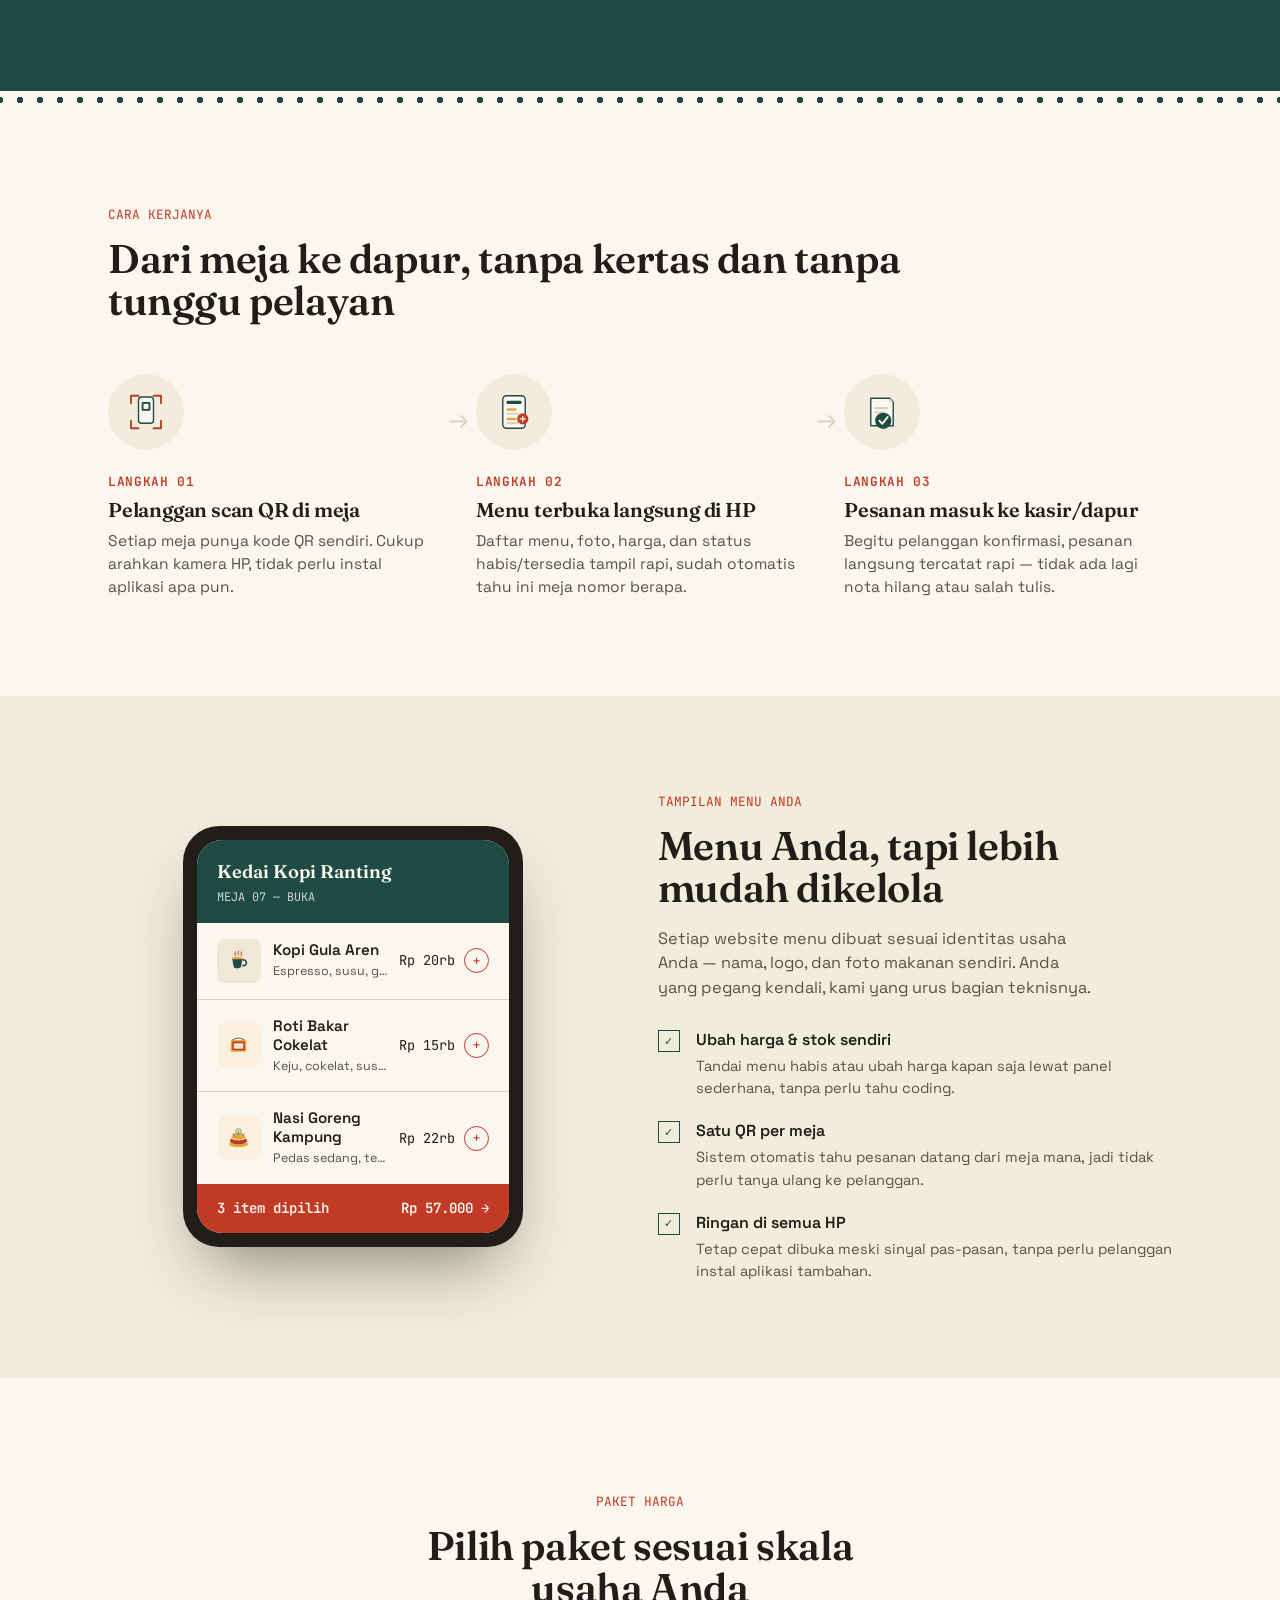
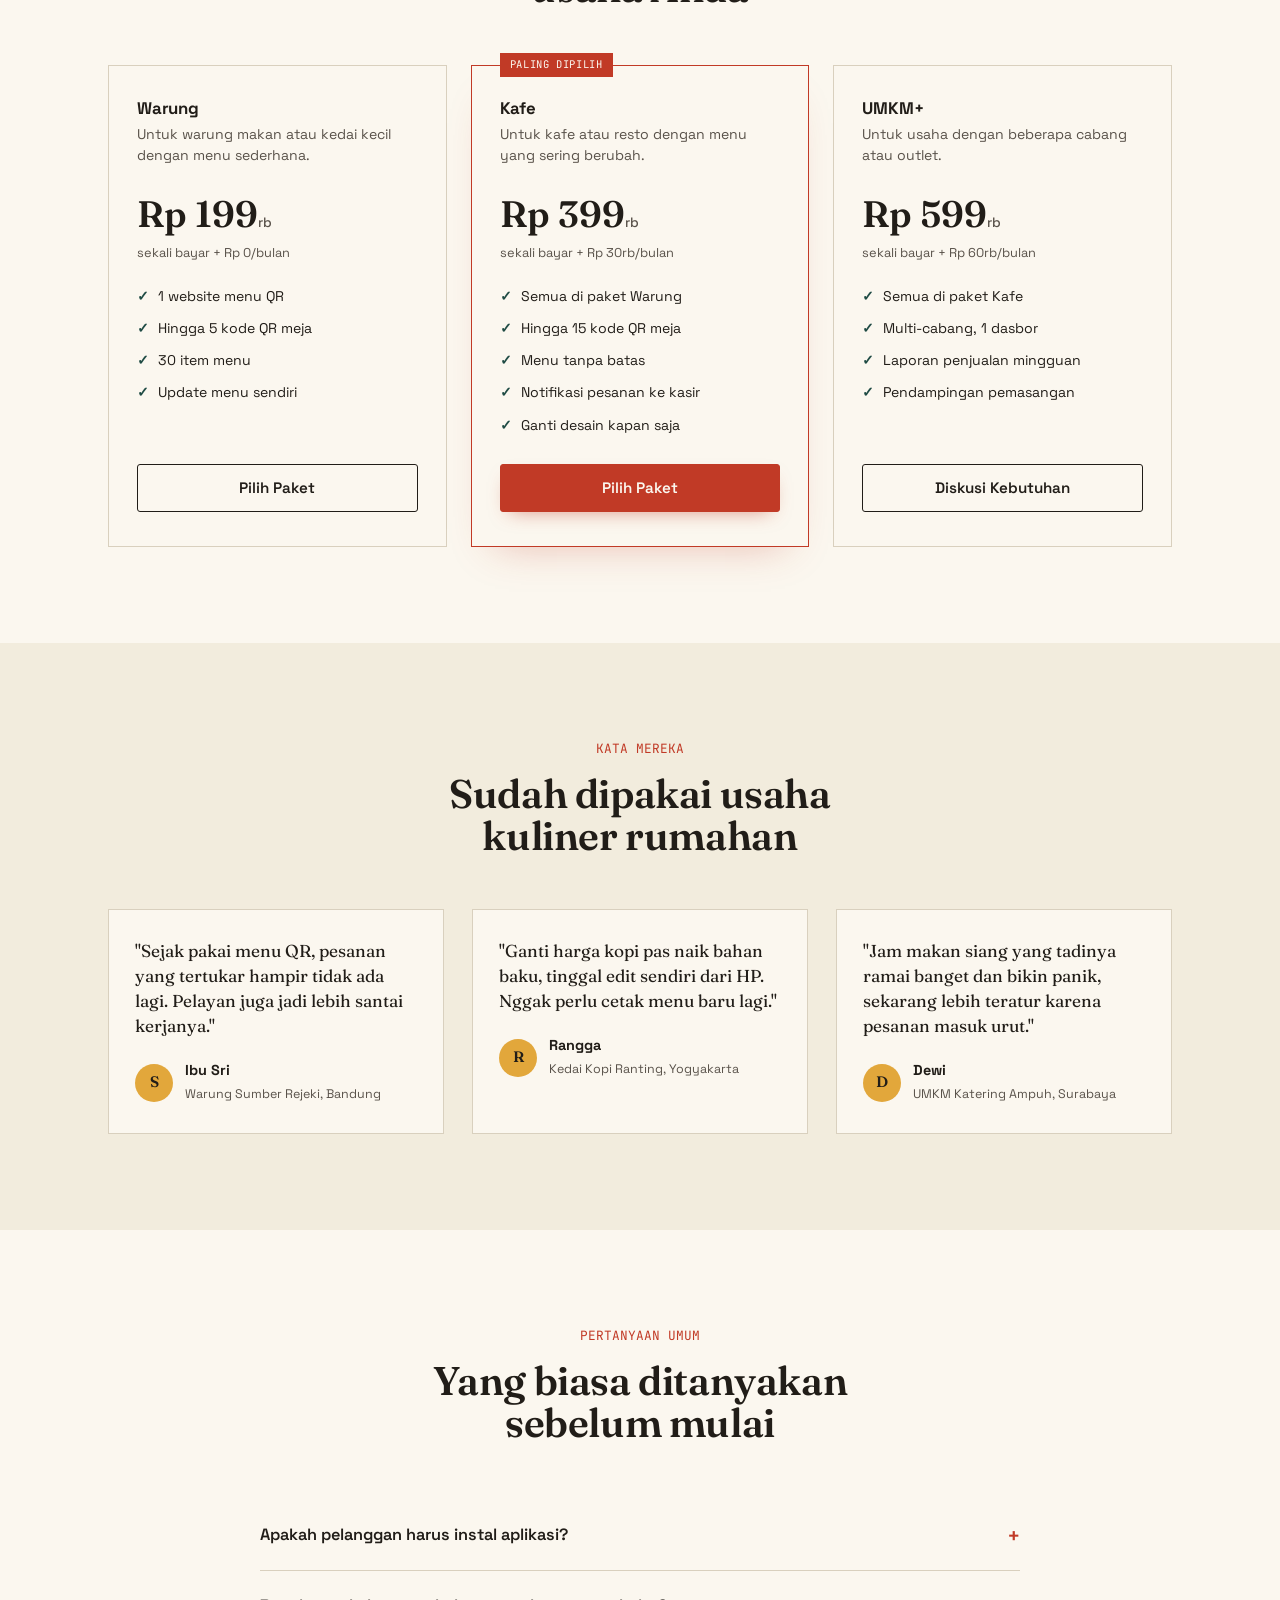
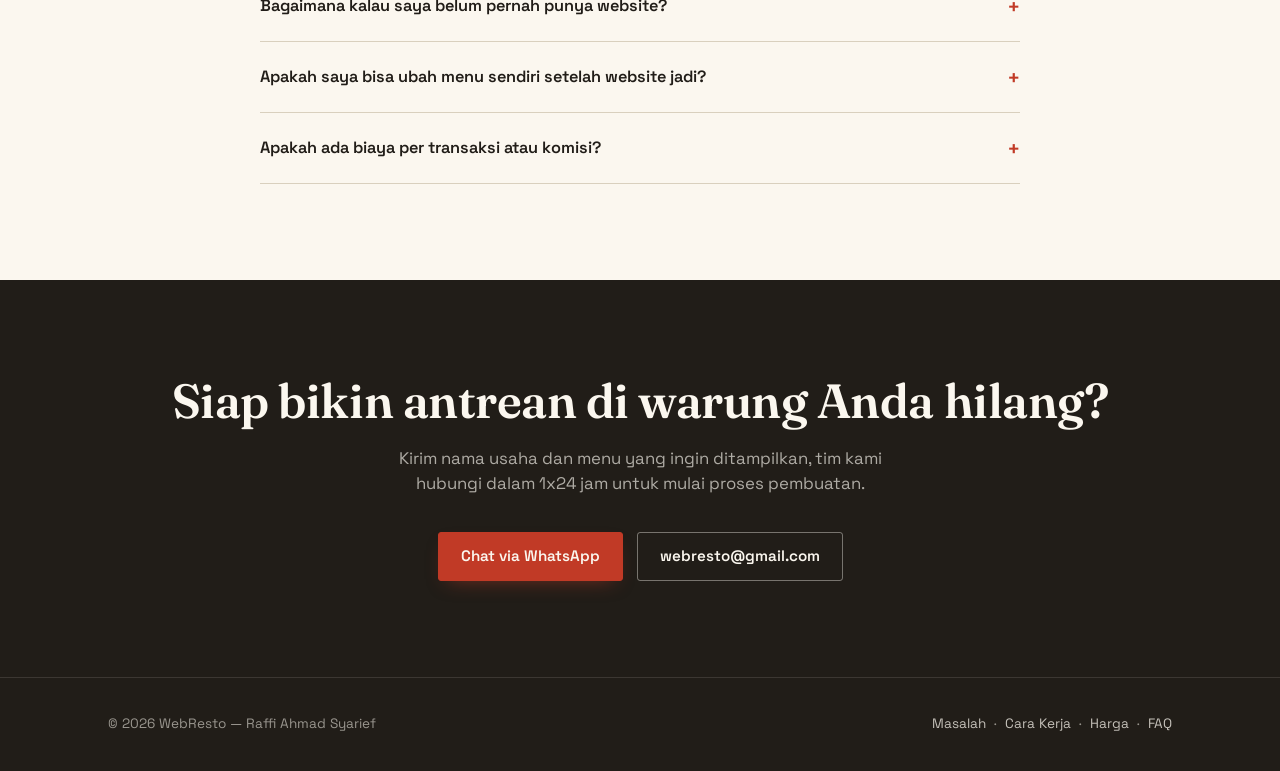
==== commit 00c8241d: "Add files via upload" ====
--- a/index.html
+++ b/index.html
@@ -406,7 +406,7 @@
         <a href="#cara-kerja">Cara Kerja</a>
         <a href="#harga">Harga</a>
         <a href="#faq">FAQ</a>
-        <a href="demo/demo-menu-webresto.html">Lihat Demo</a>
+        <a href="demo-menu-webresto.html">Lihat Demo</a>
       </nav>
       <a href="#harga" class="btn btn-primary">Pesan Sekarang</a>
       <button class="menu-toggle" id="menuToggle" aria-label="Buka menu"><span></span><span></span><span></span></button>
@@ -416,7 +416,7 @@
       <a href="#cara-kerja">Cara Kerja</a>
       <a href="#harga">Harga</a>
       <a href="#faq">FAQ</a>
-      <a href="demo/demo-menu-webresto.html">Lihat Demo</a>
+      <a href="demo-menu-webresto.html">Lihat Demo</a>
       <a href="#kontak" class="btn btn-primary" style="text-align:center; margin-top:10px;">Pesan Sekarang</a>
     </nav>
   </div>
@@ -431,7 +431,7 @@
       <div class="hero-cta">
         <a href="#harga" class="btn btn-primary">Lihat Paket Harga</a>
         <a href="#cara-kerja" class="btn btn-ghost">Cara Kerjanya</a>
-        <a href="demo/demo-menu-webresto.html" class="btn btn-ghost">Lihat Demo →</a>
+        <a href="demo-menu-webresto.html" class="btn btn-ghost">Lihat Demo →</a>
       </div>
       <div class="hero-stats">
         <div class="stat"><b>2 hari</b><span>menu Anda siap online</span></div>
@@ -590,7 +590,7 @@
       <div class="price-card">
         <h3>Warung</h3>
         <p class="p-desc">Untuk warung makan atau kedai kecil dengan menu sederhana.</p>
-        <div class="p-amount">Rp 350<span>rb</span></div>
+        <div class="p-amount">Rp 199<span>rb</span></div>
         <div class="p-period">sekali bayar + Rp 0/bulan</div>
         <ul>
           <li>1 website menu QR</li>
@@ -603,7 +603,7 @@
       <div class="price-card featured">
         <h3>Kafe</h3>
         <p class="p-desc">Untuk kafe atau resto dengan menu yang sering berubah.</p>
-        <div class="p-amount">Rp 650<span>rb</span></div>
+        <div class="p-amount">Rp 399<span>rb</span></div>
         <div class="p-period">sekali bayar + Rp 30rb/bulan</div>
         <ul>
           <li>Semua di paket Warung</li>
@@ -617,8 +617,8 @@
       <div class="price-card">
         <h3>UMKM+</h3>
         <p class="p-desc">Untuk usaha dengan beberapa cabang atau outlet.</p>
-        <div class="p-amount">Hubungi</div>
-        <div class="p-period">harga disesuaikan kebutuhan</div>
+        <div class="p-amount">Rp 599<span>rb</span></div>
+        <div class="p-period">sekali bayar + Rp 60rb/bulan</div>
         <ul>
           <li>Semua di paket Kafe</li>
           <li>Multi-cabang, 1 dasbor</li>
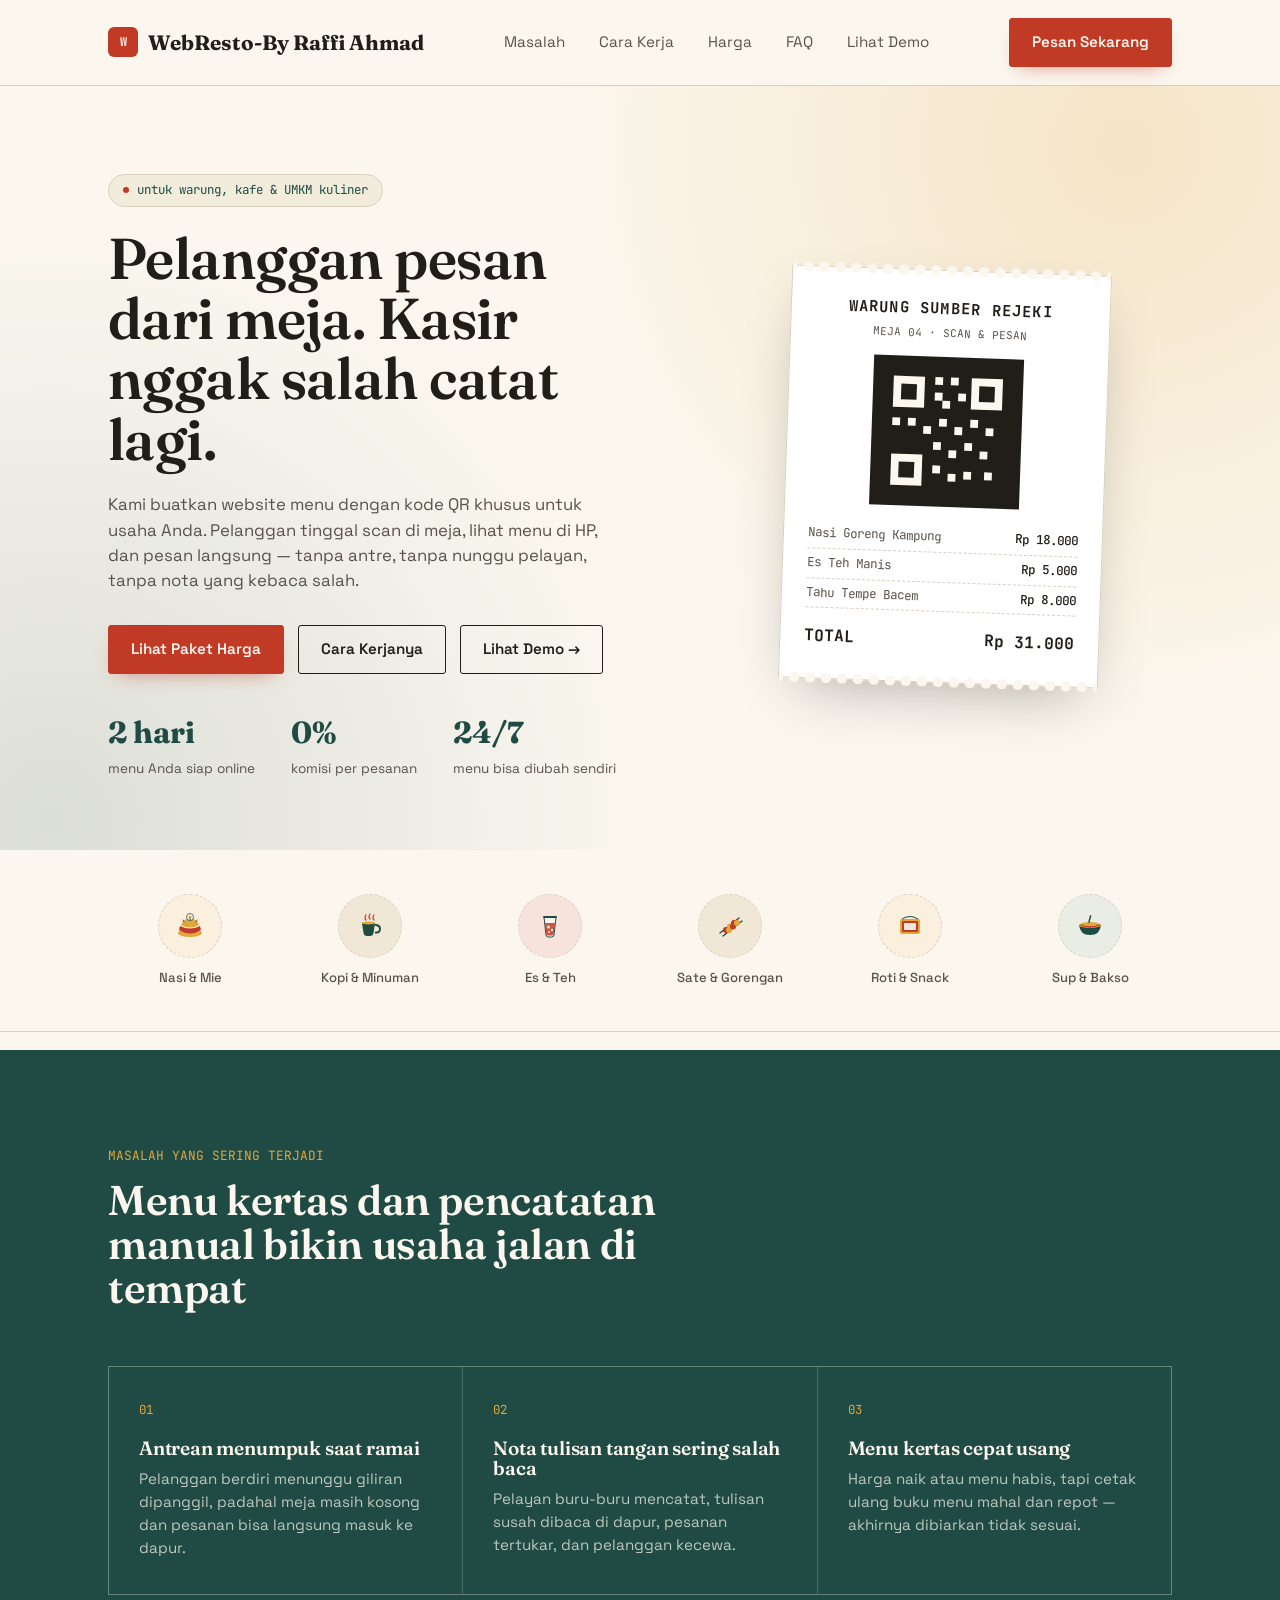
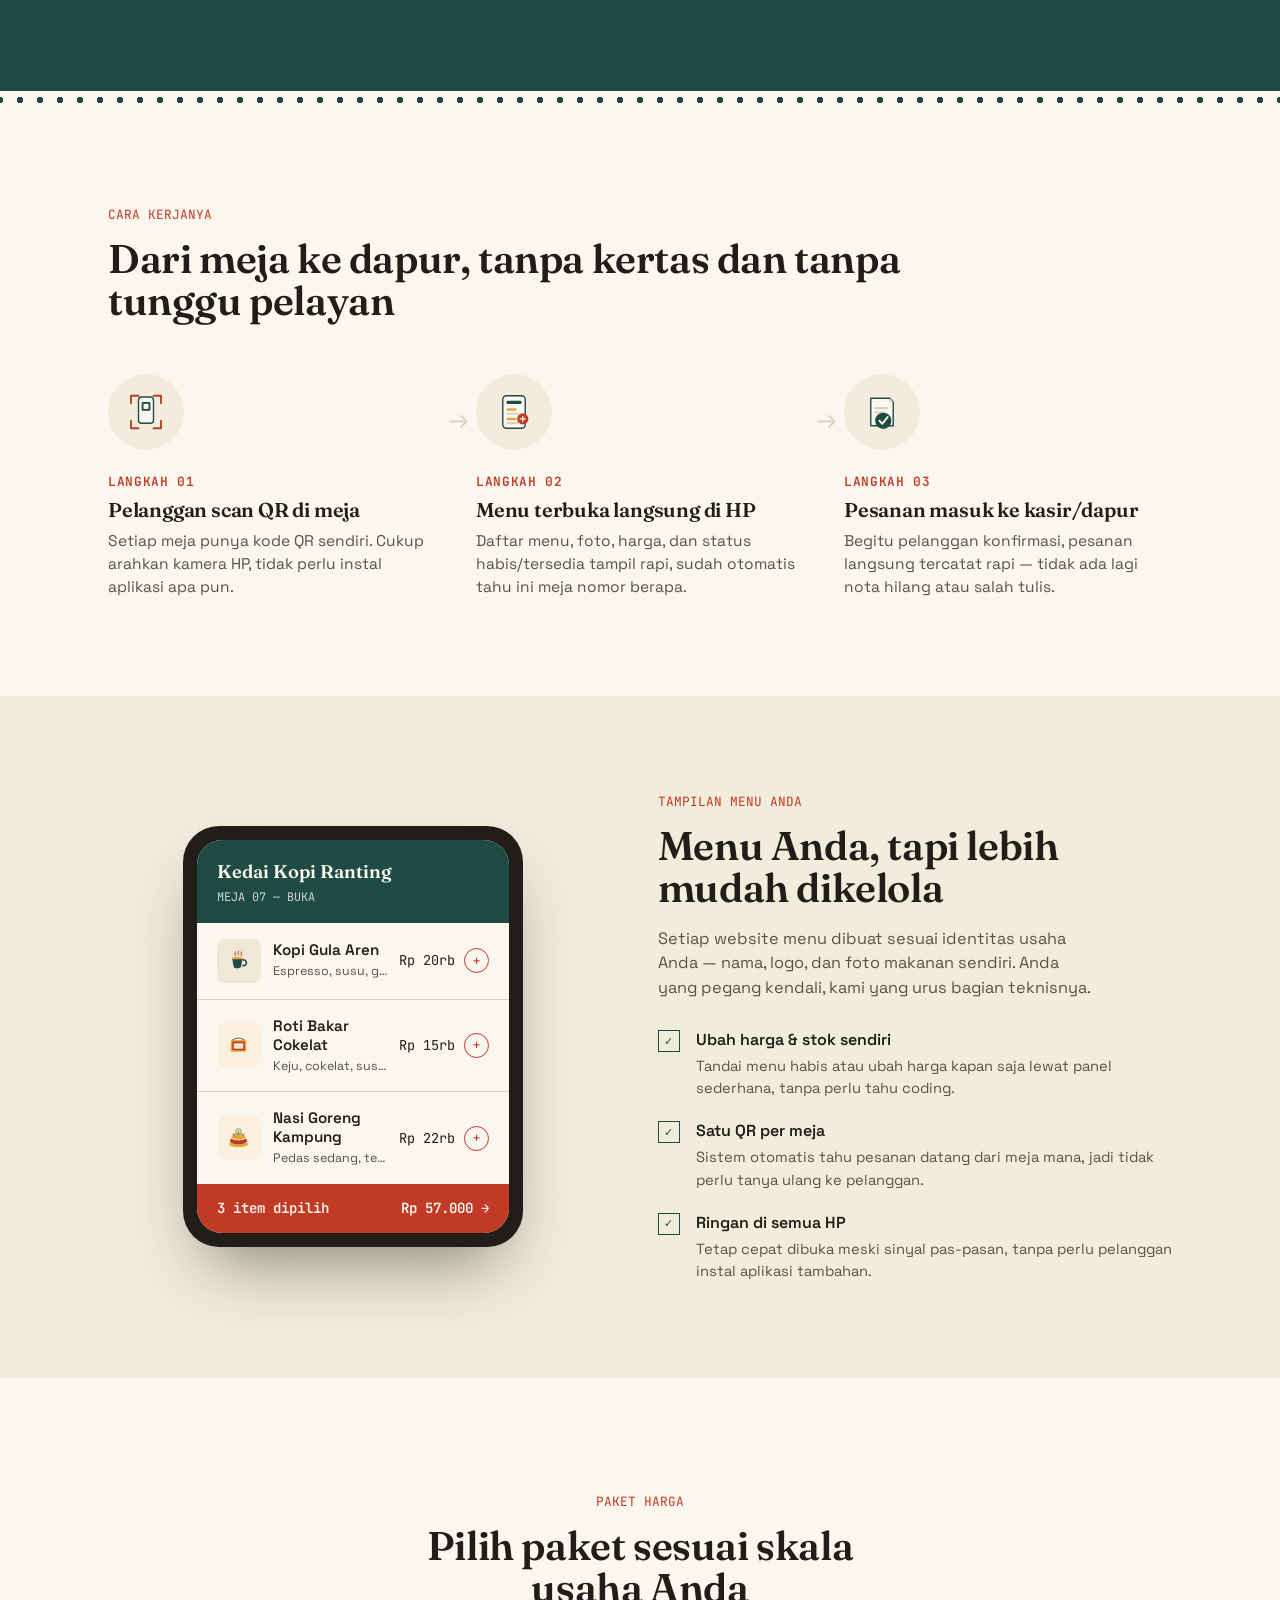
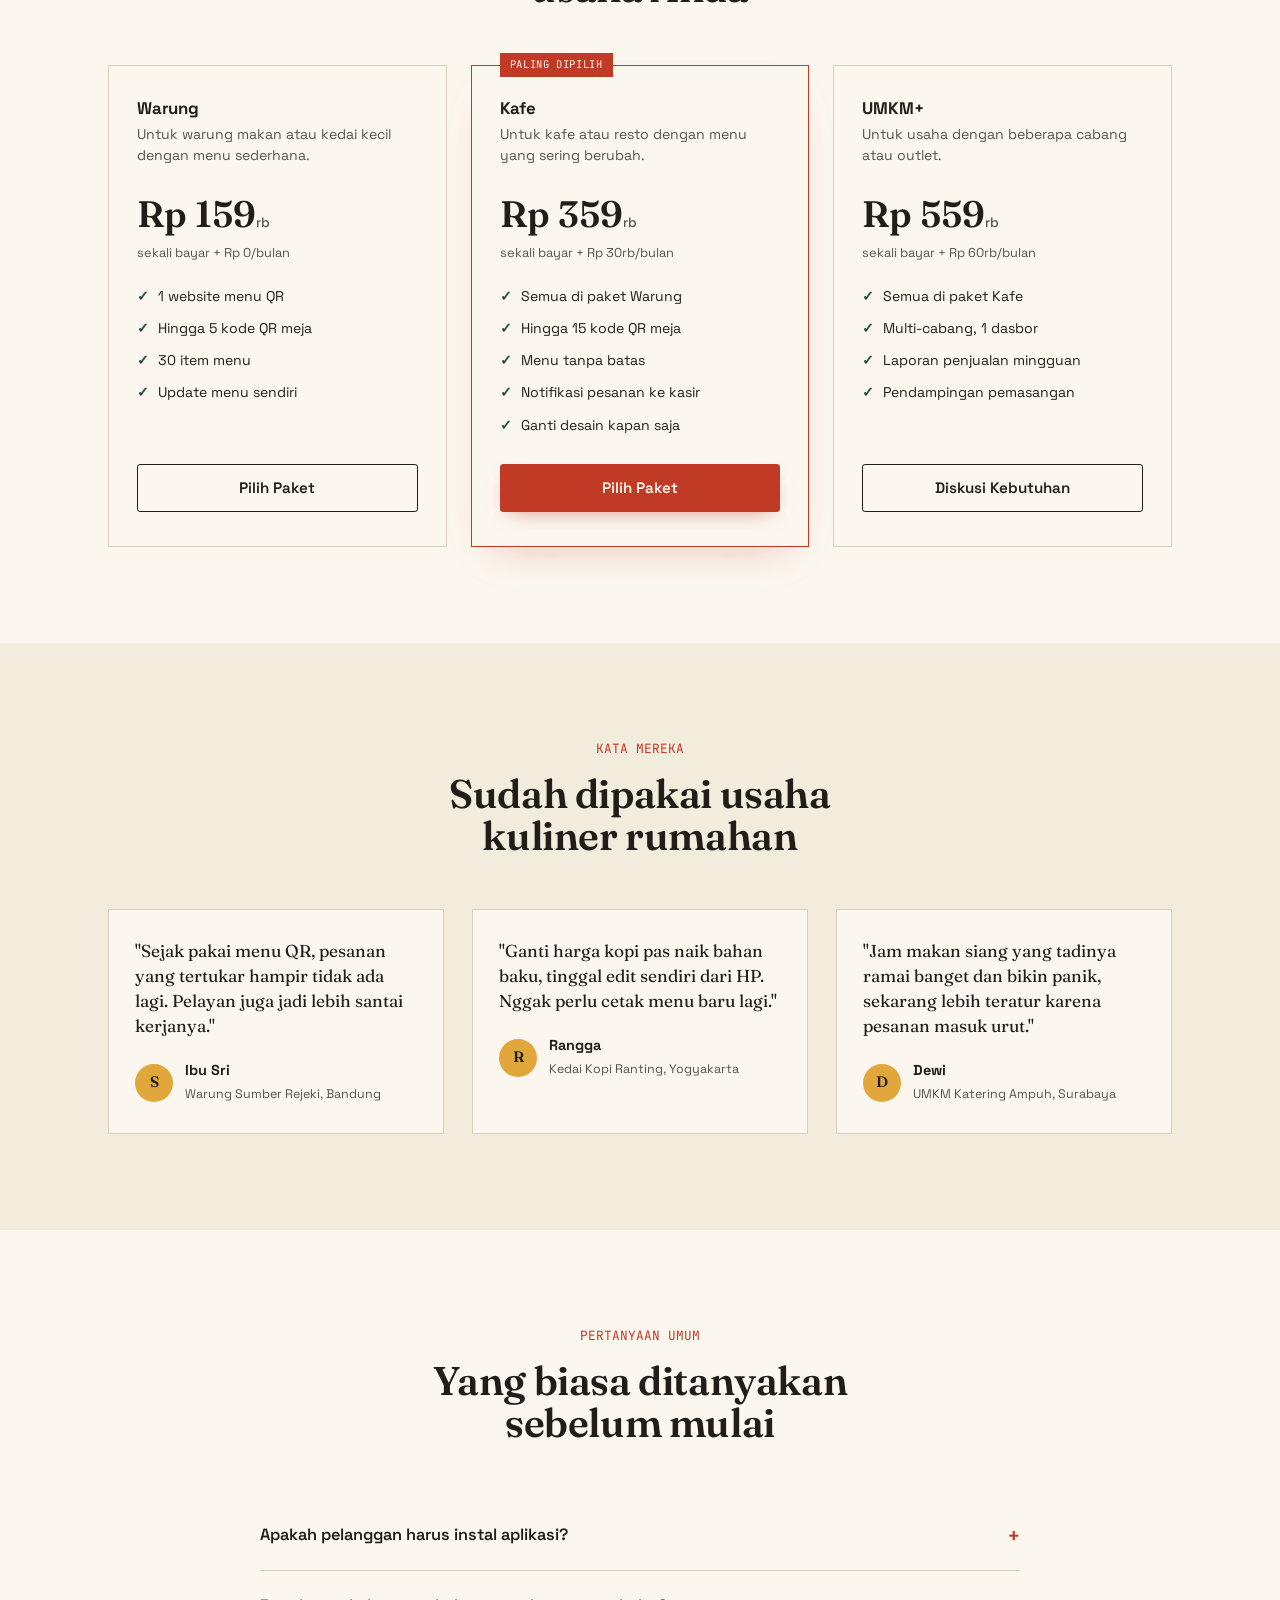
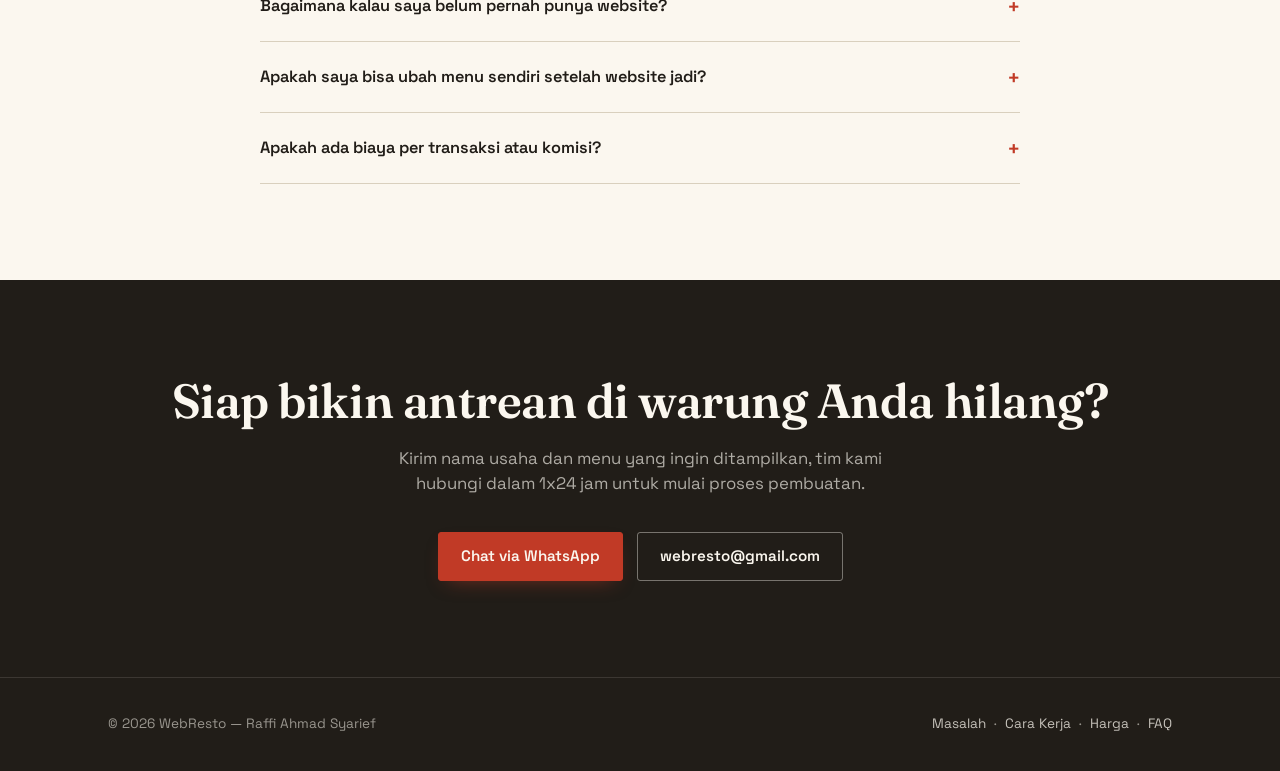
==== commit 2afdaf76: "Add files via upload" ====
--- a/index.html
+++ b/index.html
@@ -590,7 +590,7 @@
       <div class="price-card">
         <h3>Warung</h3>
         <p class="p-desc">Untuk warung makan atau kedai kecil dengan menu sederhana.</p>
-        <div class="p-amount">Rp 199<span>rb</span></div>
+        <div class="p-amount">Rp 159<span>rb</span></div>
         <div class="p-period">sekali bayar + Rp 0/bulan</div>
         <ul>
           <li>1 website menu QR</li>
@@ -603,7 +603,7 @@
       <div class="price-card featured">
         <h3>Kafe</h3>
         <p class="p-desc">Untuk kafe atau resto dengan menu yang sering berubah.</p>
-        <div class="p-amount">Rp 399<span>rb</span></div>
+        <div class="p-amount">Rp 359<span>rb</span></div>
         <div class="p-period">sekali bayar + Rp 30rb/bulan</div>
         <ul>
           <li>Semua di paket Warung</li>
@@ -617,7 +617,7 @@
       <div class="price-card">
         <h3>UMKM+</h3>
         <p class="p-desc">Untuk usaha dengan beberapa cabang atau outlet.</p>
-        <div class="p-amount">Rp 599<span>rb</span></div>
+        <div class="p-amount">Rp 559<span>rb</span></div>
         <div class="p-period">sekali bayar + Rp 60rb/bulan</div>
         <ul>
           <li>Semua di paket Kafe</li>
